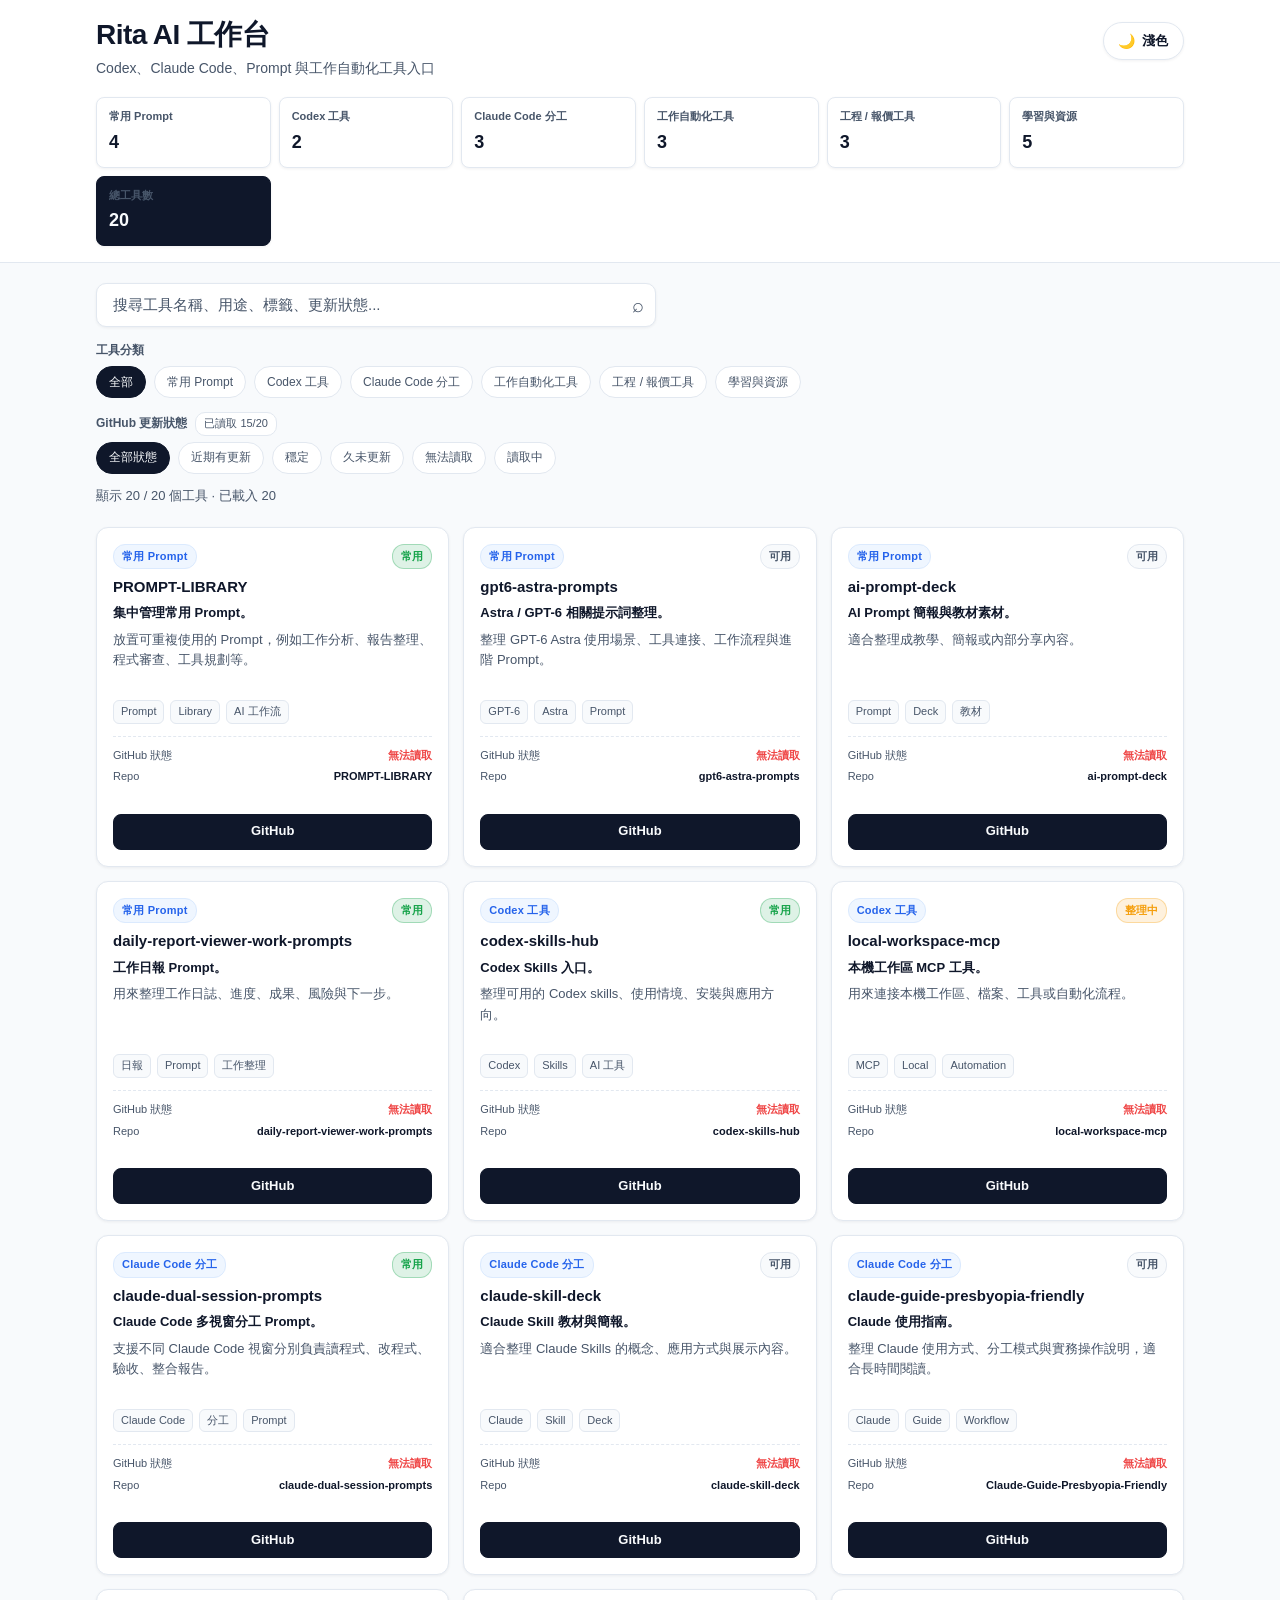
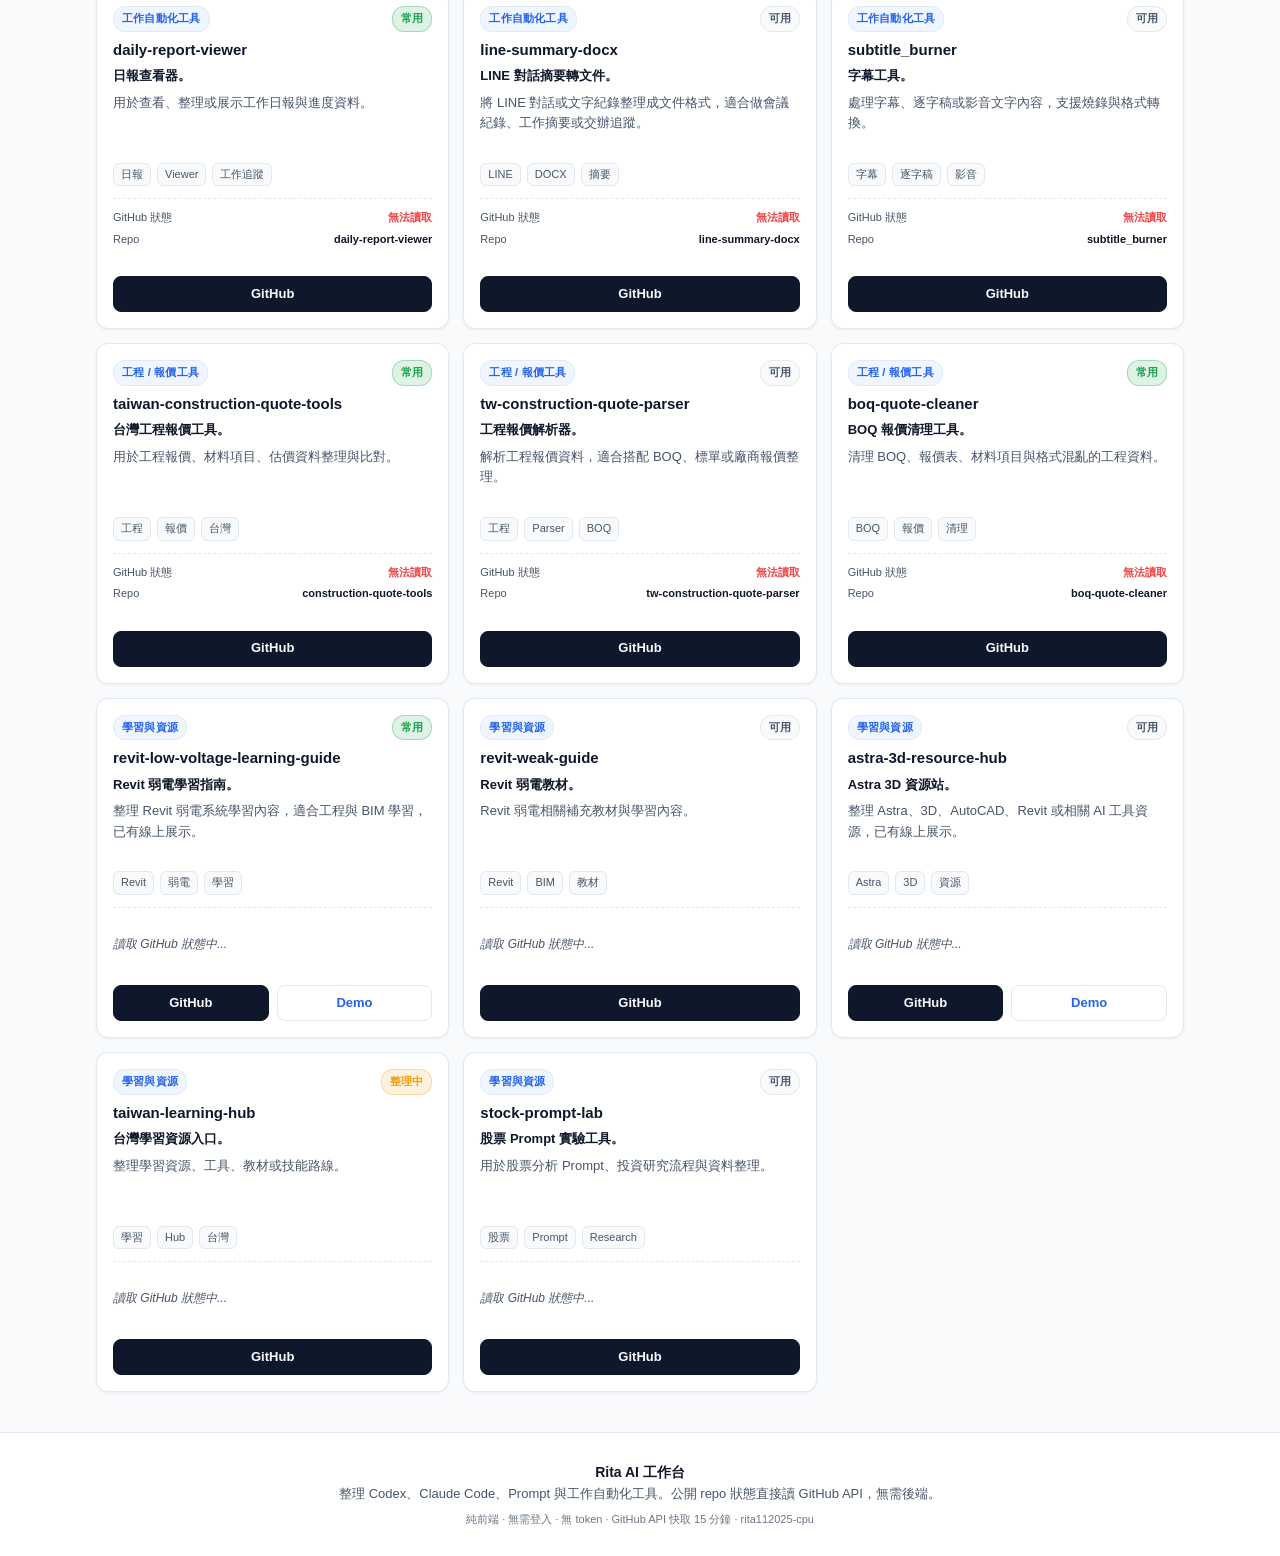
==== index.html @ 76e59e28 "release: Rita AI 工作台 v1" ====
<!DOCTYPE html>
<html lang="zh-Hant">
<head>
<meta charset="UTF-8">
<meta name="viewport" content="width=device-width, initial-scale=1.0">
<title>Rita AI 工作台 | Codex、Claude Code、Prompt 與工作自動化工具入口</title>
<link rel="stylesheet" href="styles.css">
</head>
<body>
<header class="site-header">
  <div class="container">
    <div class="header-top">
      <div>
        <h1>Rita AI 工作台</h1>
        <p class="subtitle">Codex、Claude Code、Prompt 與工作自動化工具入口</p>
      </div>
      <button id="themeToggle" class="theme-toggle" aria-label="切換主題">
        <span class="icon-sun">☀️</span>
        <span class="icon-moon">🌙</span>
        <span class="toggle-text">淺色</span>
      </button>
    </div>
    <div class="stats-row" id="statsRow"></div>
  </div>
</header>

<main class="container">
  <section class="controls">
    <div class="search-wrap">
      <input type="text" id="searchInput" placeholder="搜尋工具名稱、用途、標籤、更新狀態..." autocomplete="off">
      <span class="search-icon">⌕</span>
    </div>
    <div class="filter-label">工具分類</div>
    <div class="filter-row" id="filterRow"></div>
    <div class="filter-label">GitHub 更新狀態 <span class="filter-hint" id="githubHint">讀取中...</span></div>
    <div class="filter-row" id="githubFilterRow"></div>
    <div class="result-info" id="resultInfo"></div>
  </section>

  <section id="toolsGrid" class="tools-grid"></section>
</main>

<footer class="site-footer">
  <div class="container">
    <strong>Rita AI 工作台</strong>
    <p>整理 Codex、Claude Code、Prompt 與工作自動化工具。公開 repo 狀態直接讀 GitHub API，無需後端。</p>
    <p class="footer-meta">純前端 · 無需登入 · 無 token · GitHub API 快取 15 分鐘 · rita112025-cpu</p>
  </div>
</footer>

<script src="app.js"></script>
</body>
</html>
---- styles.css ----
:root{
  --bg:#F8FAFC;
  --text:#0F172A;
  --text2:#475569;
  --card:#FFFFFF;
  --primary:#2563EB;
  --border:#E2E8F0;
  --success:#16A34A;
  --warning:#F59E0B;
  --radius:12px;
  --shadow:0 1px 3px rgba(15,23,42,.06);
  --cat-bg:#EFF6FF;
  --cat-border:#DBEAFE;
  --input-focus:0 0 0 3px rgba(37,99,235,.12);
}
[data-theme="dark"]{
  --bg:#020617;
  --text:#F1F5F9;
  --text2:#94A3B8;
  --card:#1E293B;
  --primary:#60A5FA;
  --border:#334155;
  --success:#4ADE80;
  --warning:#FBBF24;
  --shadow:0 1px 8px rgba(0,0,0,.4);
  --cat-bg:#1E3A5F;
  --cat-border:#2D4A6F;
  --input-focus:0 0 0 3px rgba(96,165,250,.18);
}
*{box-sizing:border-box;margin:0;padding:0}
html{scroll-behavior:smooth}
body{
  font-family:-apple-system,BlinkMacSystemFont,"Segoe UI","Noto Sans TC","PingFang TC","Microsoft JhengHei",sans-serif;
  background:var(--bg);
  color:var(--text);
  line-height:1.6;
  -webkit-font-smoothing:antialiased;
  transition:background .2s,color .2s;
}
.container{max-width:1120px;margin:0 auto;padding:0 16px}
.site-header{
  background:color-mix(in srgb, var(--card) 92%, transparent);
  border-bottom:1px solid var(--border);
  padding:20px 0 16px;
  position:sticky;
  top:0;
  z-index:10;
  backdrop-filter:saturate(180%) blur(12px);
  transition:background .2s,border-color .2s;
}
.header-top{
  display:flex;
  justify-content:space-between;
  align-items:flex-start;
  gap:16px;
}
.header-top h1{font-size:28px;font-weight:800;letter-spacing:-0.02em;line-height:1.1}
.subtitle{color:var(--text2);font-size:14px;margin-top:6px}
.theme-toggle{
  flex-shrink:0;
  display:inline-flex;
  align-items:center;
  gap:6px;
  height:38px;
  padding:0 14px;
  border-radius:20px;
  border:1px solid var(--border);
  background:var(--card);
  color:var(--text);
  font-size:13px;
  font-weight:600;
  cursor:pointer;
  transition:.2s;
  box-shadow:var(--shadow);
  margin-top:2px;
}
.theme-toggle:hover{border-color:var(--text2);transform:translateY(-1px)}
.theme-toggle .icon-sun,.theme-toggle .icon-moon{font-size:14px;line-height:1}
[data-theme="light"] .icon-moon{display:inline}
[data-theme="light"] .icon-sun{display:none}
[data-theme="dark"] .icon-sun{display:inline}
[data-theme="dark"] .icon-moon{display:none}
.toggle-text{min-width:28px}
.stats-row{
  display:grid;
  grid-template-columns:repeat(6,1fr);
  gap:8px;
  margin-top:18px;
}
.stat-item{
  background:var(--card);
  border:1px solid var(--border);
  border-radius:8px;
  padding:10px 12px;
  box-shadow:var(--shadow);
  transition:.2s;
}
.stat-item.stat-total{
  background:var(--text);
  color:var(--bg);
  border-color:var(--text);
}
[data-theme="dark"] .stat-item.stat-total{
  background:var(--card);
  color:var(--text);
  border-color:var(--border);
}
.stat-item .label{font-size:11px;color:var(--text2);font-weight:600}
.stat-item.stat-total .label{color:var(--text2)}
.stat-item .value{font-size:18px;font-weight:800;margin-top:2px}
@media(max-width:800px){
  .stats-row{grid-template-columns:repeat(3,1fr)}
  .header-top h1{font-size:24px}
}
@media(max-width:480px){
  .stats-row{grid-template-columns:repeat(2,1fr)}
  .header-top{flex-direction:column}
  .theme-toggle{align-self:flex-start}
}
.controls{padding:20px 0 8px}
.search-wrap{position:relative;max-width:560px}
.search-wrap input{
  width:100%;
  height:44px;
  padding:0 44px 0 16px;
  border:1px solid var(--border);
  border-radius:10px;
  background:var(--card);
  color:var(--text);
  font-size:15px;
  outline:none;
  transition:.2s;
  box-shadow:var(--shadow);
}
.search-wrap input::placeholder{color:var(--text2)}
.search-wrap input:focus{border-color:var(--primary);box-shadow:var(--input-focus)}
.search-icon{
  position:absolute;right:12px;top:50%;transform:translateY(-50%);
  color:var(--text2);font-size:20px;
}
.filter-label{
  font-size:12px;font-weight:700;color:var(--text2);
  margin-top:14px;margin-bottom:6px;
  display:flex;align-items:center;gap:8px;
}
.filter-hint{
  font-weight:400;font-size:11px;
  background:var(--card);border:1px solid var(--border);
  padding:2px 8px;border-radius:10px;
}
.filter-row{
  display:flex;flex-wrap:wrap;gap:8px;
}
.filter-btn{
  height:32px;
  padding:0 12px;
  border:1px solid var(--border);
  background:var(--card);
  border-radius:20px;
  font-size:12px;
  color:var(--text2);
  cursor:pointer;
  transition:.15s;
}
.filter-btn.active{
  background:var(--text);
  color:var(--bg);
  border-color:var(--text);
}
.filter-btn:hover{border-color:var(--text2);transform:translateY(-0.5px)}
.result-info{font-size:13px;color:var(--text2);margin-top:12px;min-height:18px}
.tools-grid{
  display:grid;
  grid-template-columns:1fr;
  gap:14px;
  padding:12px 0 40px;
}
@media(min-width:700px){.tools-grid{grid-template-columns:repeat(2,1fr)}}
@media(min-width:1024px){.tools-grid{grid-template-columns:repeat(3,1fr)}}
.card{
  background:var(--card);
  border:1px solid var(--border);
  border-radius:var(--radius);
  padding:16px;
  display:flex;
  flex-direction:column;
  transition:border-color .15s, transform .15s, background .2s;
  box-shadow:var(--shadow);
}
.card:hover{border-color:var(--text2);transform:translateY(-1px)}
.card-top{display:flex;justify-content:space-between;align-items:flex-start;gap:8px;margin-bottom:8px}
.card-category{font-size:11px;font-weight:700;letter-spacing:.02em;color:var(--primary);background:var(--cat-bg);border:1px solid var(--cat-border);padding:3px 8px;border-radius:12px}
.status{font-size:11px;font-weight:700;padding:3px 8px;border-radius:12px;border:1px solid}
.status-常用{background:color-mix(in srgb, var(--success) 14%, var(--card));color:var(--success);border-color:color-mix(in srgb, var(--success) 30%, transparent)}
.status-可用{background:var(--bg);color:var(--text2);border-color:var(--border)}
.status-整理中{background:color-mix(in srgb, var(--warning) 14%, var(--card));color:var(--warning);border-color:color-mix(in srgb, var(--warning) 30%, transparent)}
.card h3{font-size:15px;font-weight:700;line-height:1.35;word-break:break-all}
.purpose{font-size:13px;font-weight:600;color:var(--text);margin-top:6px}
.detail{font-size:13px;color:var(--text2);margin-top:6px;line-height:1.55;display:-webkit-box;-webkit-line-clamp:3;-webkit-box-orient:vertical;overflow:hidden;min-height:58px}
.tags{display:flex;flex-wrap:wrap;gap:6px;margin-top:12px}
.tag{font-size:11px;background:var(--bg);border:1px solid var(--border);color:var(--text2);padding:2px 7px;border-radius:6px;transition:.2s}
.gh-status{
  margin-top:12px;
  padding-top:10px;
  border-top:1px dashed var(--border);
  font-size:12px;
  display:flex;
  flex-direction:column;
  gap:4px;
  min-height:64px;
}
.gh-status.loading{color:var(--text2);font-style:italic;justify-content:center}
.gh-line{display:flex;justify-content:space-between;gap:8px}
.gh-label{color:var(--text2);font-size:11px}
.gh-value{font-weight:600;font-size:11px}
.gh-value.activity-近期有更新{color:var(--success)}
.gh-value.activity-穩定{color:var(--text)}
.gh-value.activity-久未更新{color:var(--warning)}
.gh-value.activity-無法讀取{color:#EF4444}
.gh-value.error{color:#EF4444}
.card-actions{display:flex;gap:8px;margin-top:14px}
.btn{
  flex:1;
  height:36px;
  display:inline-flex;align-items:center;justify-content:center;
  border-radius:8px;
  font-size:13px;font-weight:600;
  text-decoration:none;
  cursor:pointer;
  border:1px solid;
  transition:.15s;
}
.btn-github{background:var(--text);color:var(--bg);border-color:var(--text)}
.btn-github:hover{opacity:.9}
.btn-demo{background:var(--card);color:var(--primary);border-color:var(--border)}
.btn-demo:hover{border-color:var(--primary);background:var(--cat-bg)}
.site-footer{border-top:1px solid var(--border);padding:28px 0;background:var(--card);color:var(--text2);font-size:13px;text-align:center;transition:.2s}
.site-footer strong{color:var(--text);font-size:14px}
.footer-meta{margin-top:6px;font-size:11px;opacity:.8}
.empty{grid-column:1/-1;text-align:center;padding:40px 0;color:var(--text2);font-size:14px;border:1px dashed var(--border);border-radius:12px;background:var(--card)}
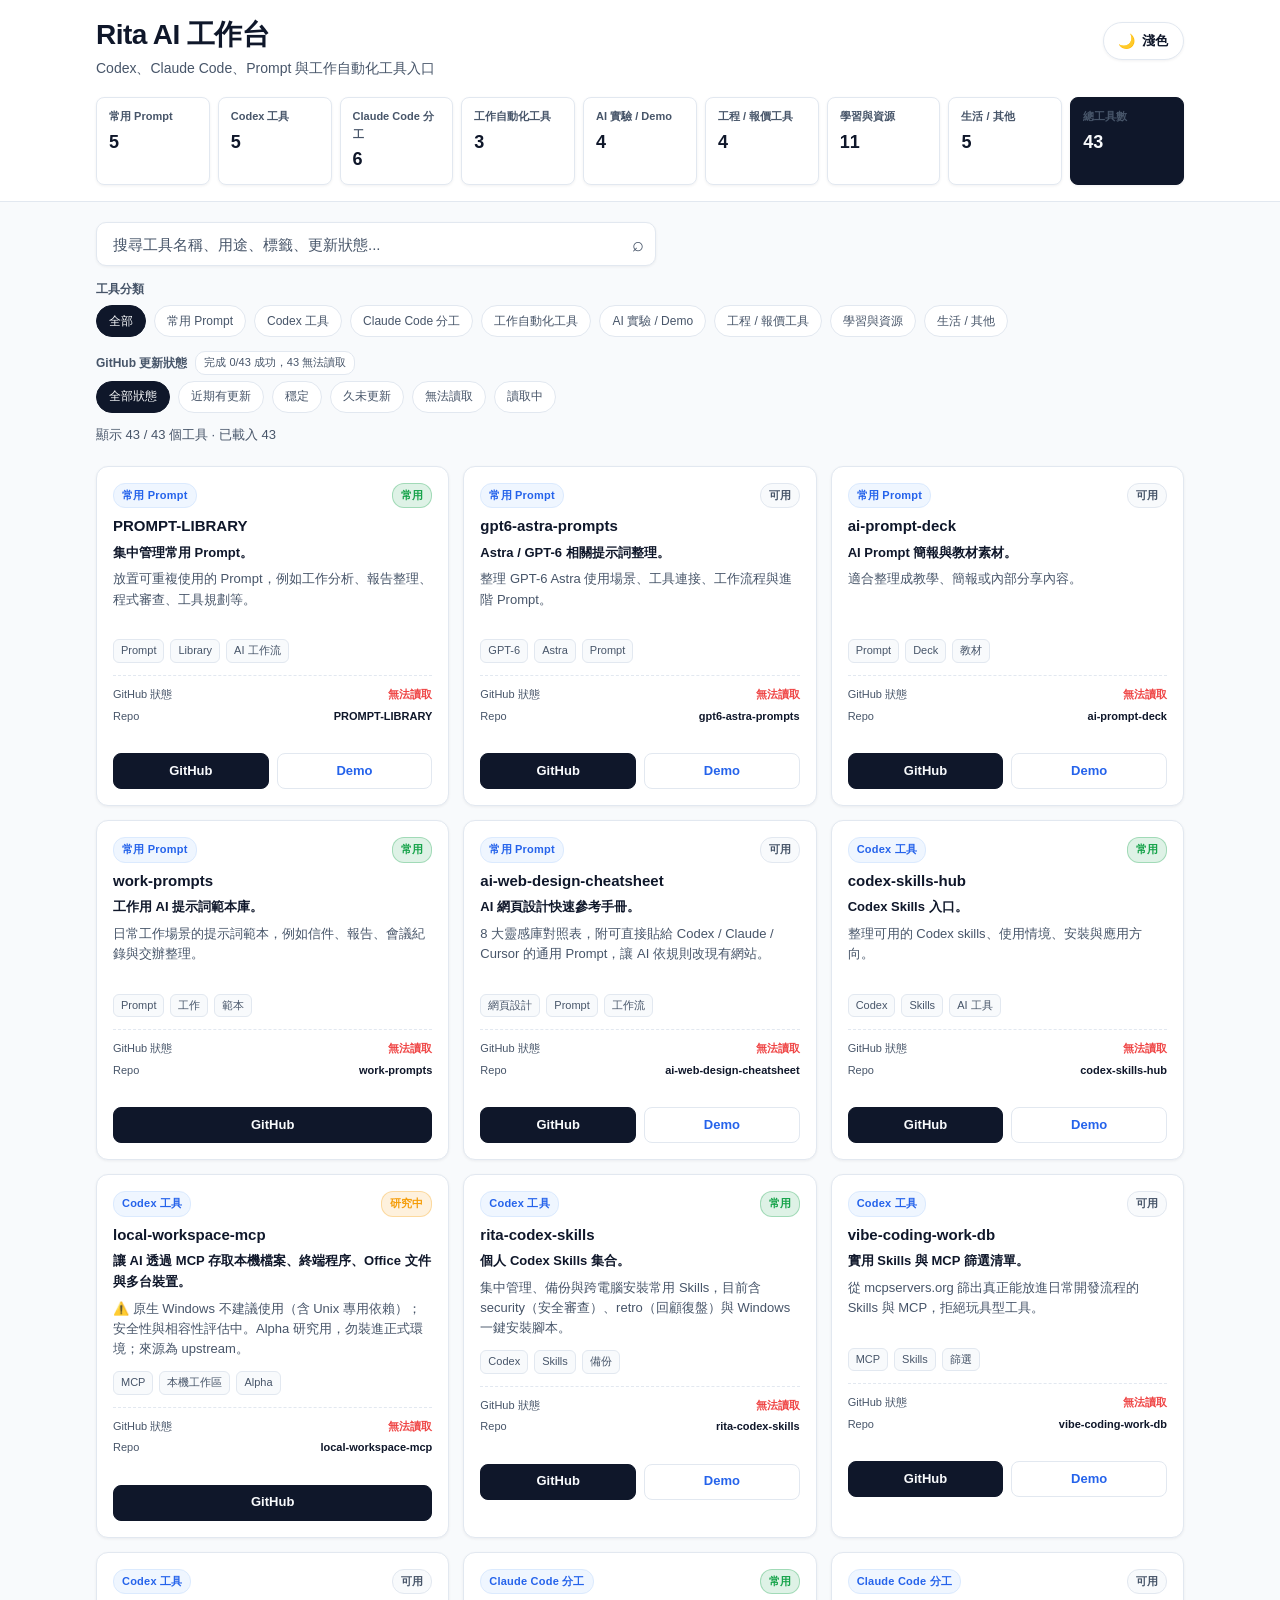
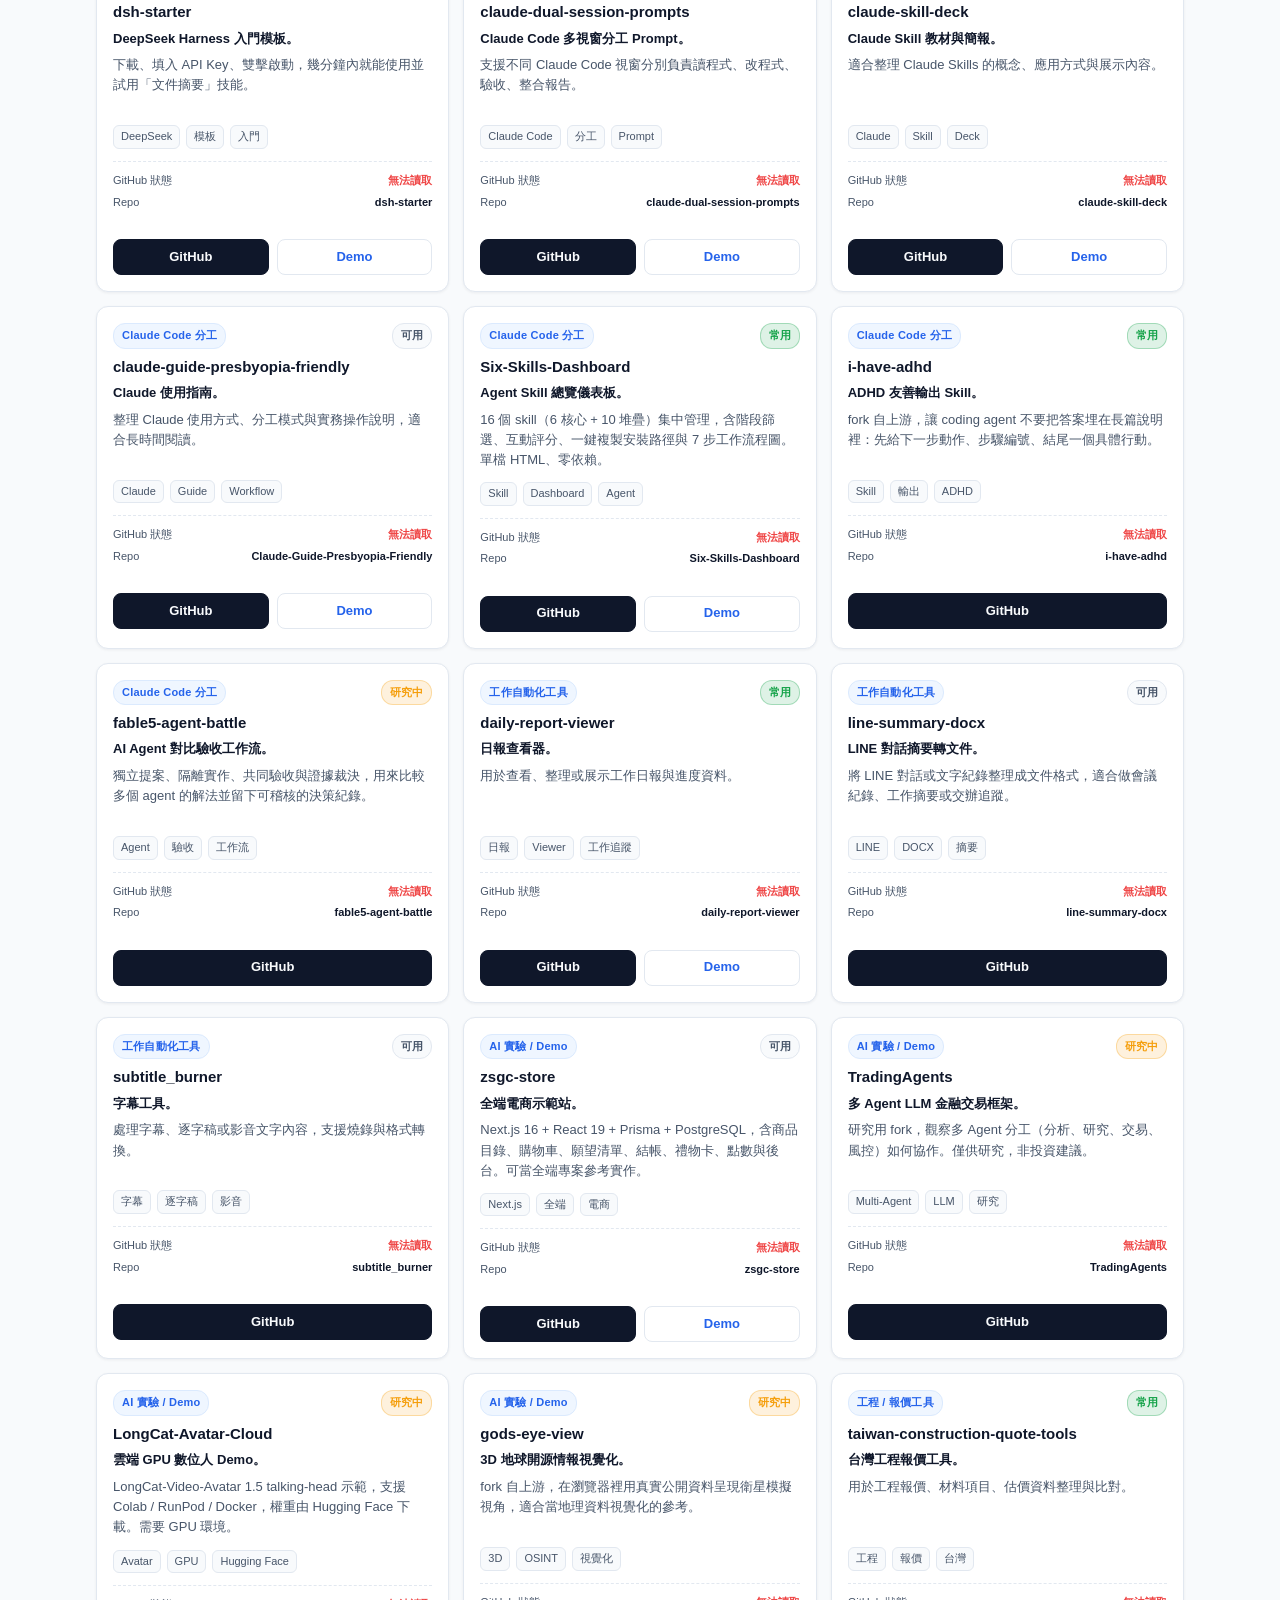
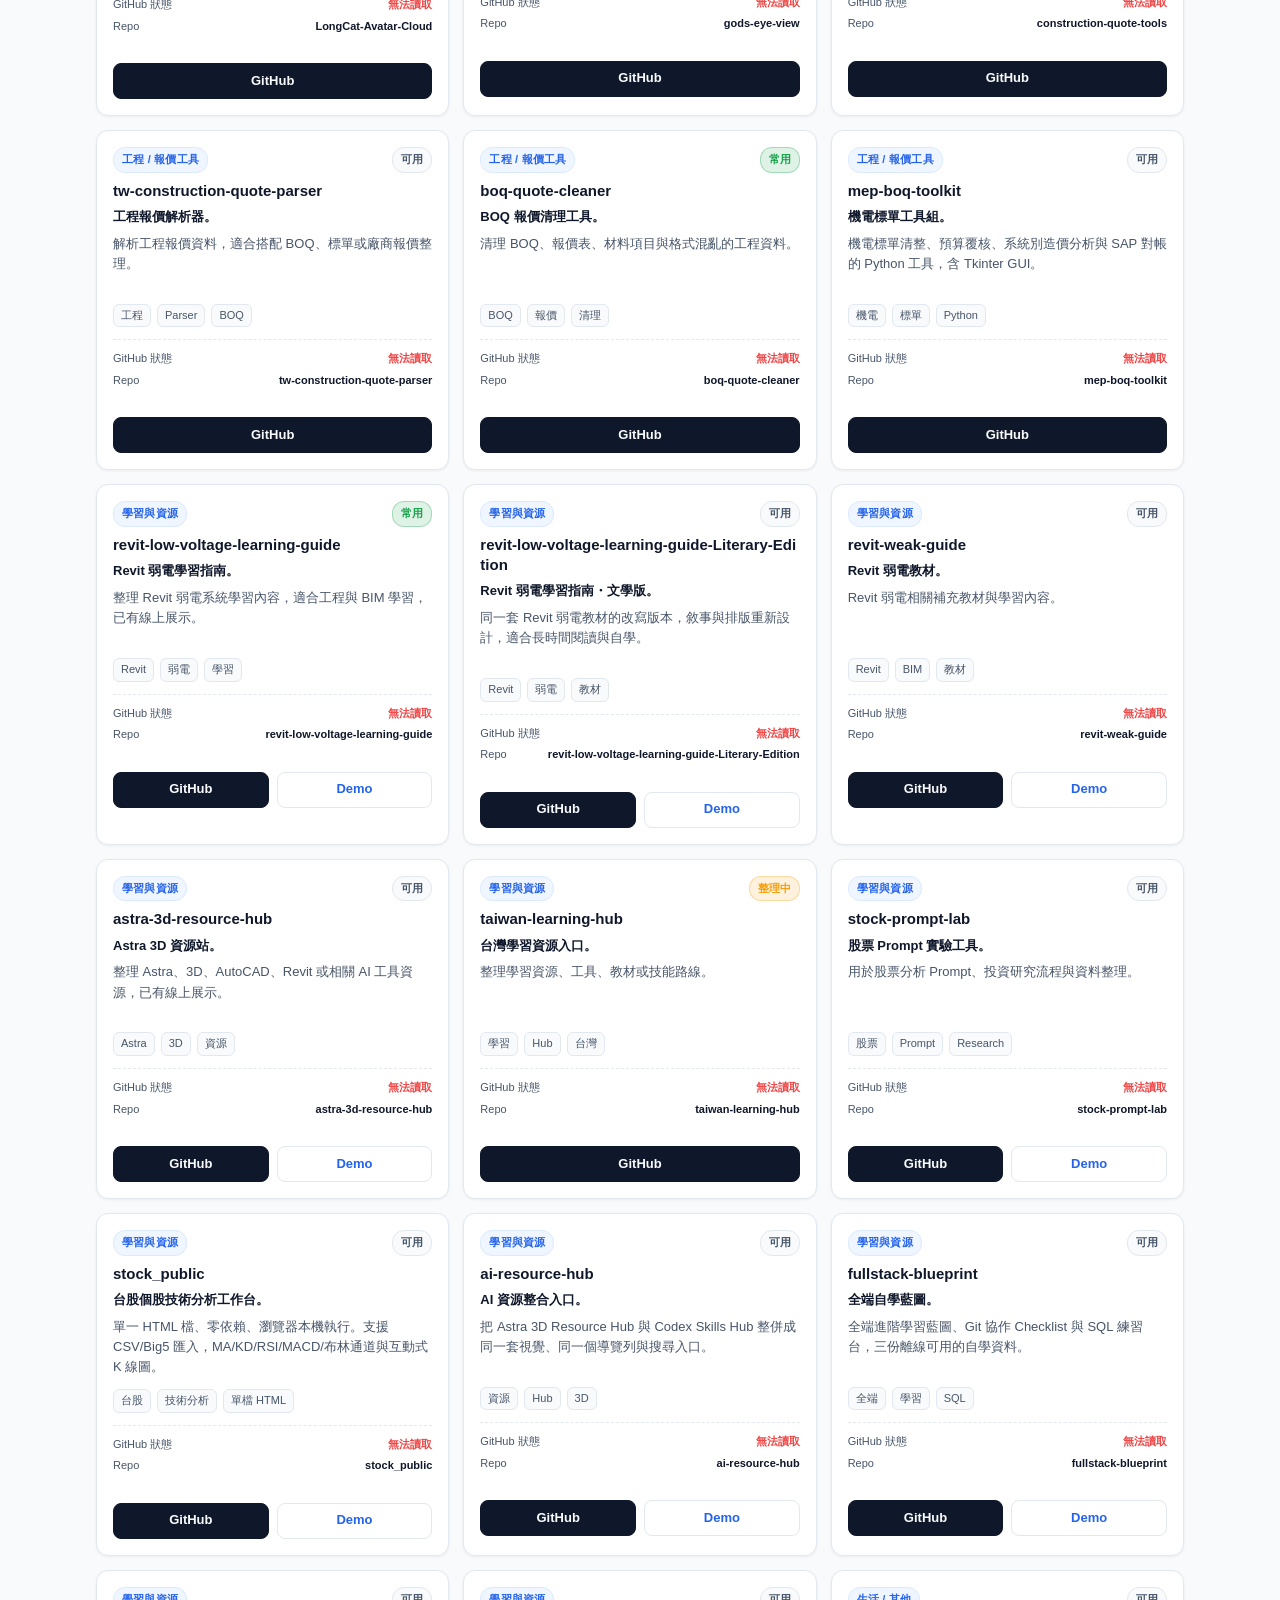
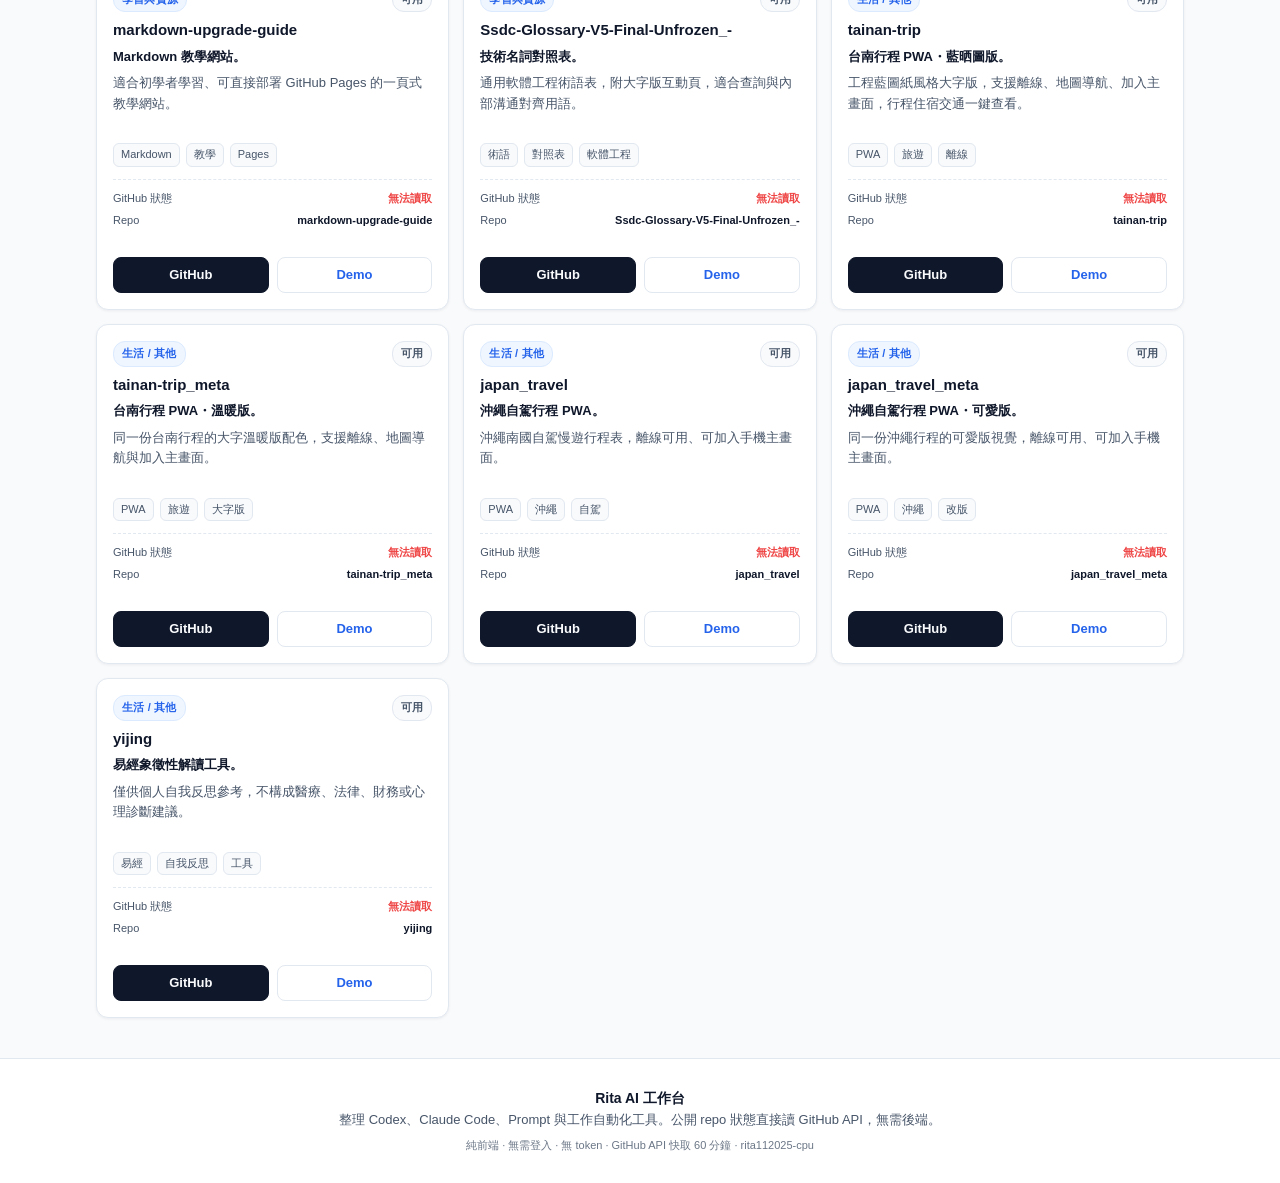
==== commit 6ee9ddd0: "feat: 收錄剩餘 19 個公開 repo，工具數 24 → 43 新增「生活 / 其他」分類收納旅遊 PWA 與 yijing，其餘依性質併入既有分類。 快取由 15 分鐘拉長為 60 分鐘：未登" ====
--- a/index.html
+++ b/index.html
@@ -44,7 +44,7 @@
   <div class="container">
     <strong>Rita AI 工作台</strong>
     <p>整理 Codex、Claude Code、Prompt 與工作自動化工具。公開 repo 狀態直接讀 GitHub API，無需後端。</p>
-    <p class="footer-meta">純前端 · 無需登入 · 無 token · GitHub API 快取 15 分鐘 · rita112025-cpu</p>
+    <p class="footer-meta">純前端 · 無需登入 · 無 token · GitHub API 快取 60 分鐘 · rita112025-cpu</p>
   </div>
 </footer>
 
--- a/styles.css
+++ b/styles.css
@@ -48,6 +48,9 @@
   backdrop-filter:saturate(180%) blur(12px);
   transition:background .2s,border-color .2s;
 }
+@media(max-width:800px),(max-height:500px){
+  .site-header{position:static}
+}
 .header-top{
   display:flex;
   justify-content:space-between;
@@ -83,7 +86,7 @@
 .toggle-text{min-width:28px}
 .stats-row{
   display:grid;
-  grid-template-columns:repeat(6,1fr);
+  grid-template-columns:repeat(auto-fit,minmax(104px,1fr));
   gap:8px;
   margin-top:18px;
 }
@@ -194,6 +197,7 @@
 .status-常用{background:color-mix(in srgb, var(--success) 14%, var(--card));color:var(--success);border-color:color-mix(in srgb, var(--success) 30%, transparent)}
 .status-可用{background:var(--bg);color:var(--text2);border-color:var(--border)}
 .status-整理中{background:color-mix(in srgb, var(--warning) 14%, var(--card));color:var(--warning);border-color:color-mix(in srgb, var(--warning) 30%, transparent)}
+.status-研究中{background:color-mix(in srgb, var(--warning) 14%, var(--card));color:var(--warning);border-color:color-mix(in srgb, var(--warning) 30%, transparent)}
 .card h3{font-size:15px;font-weight:700;line-height:1.35;word-break:break-all}
 .purpose{font-size:13px;font-weight:600;color:var(--text);margin-top:6px}
 .detail{font-size:13px;color:var(--text2);margin-top:6px;line-height:1.55;display:-webkit-box;-webkit-line-clamp:3;-webkit-box-orient:vertical;overflow:hidden;min-height:58px}
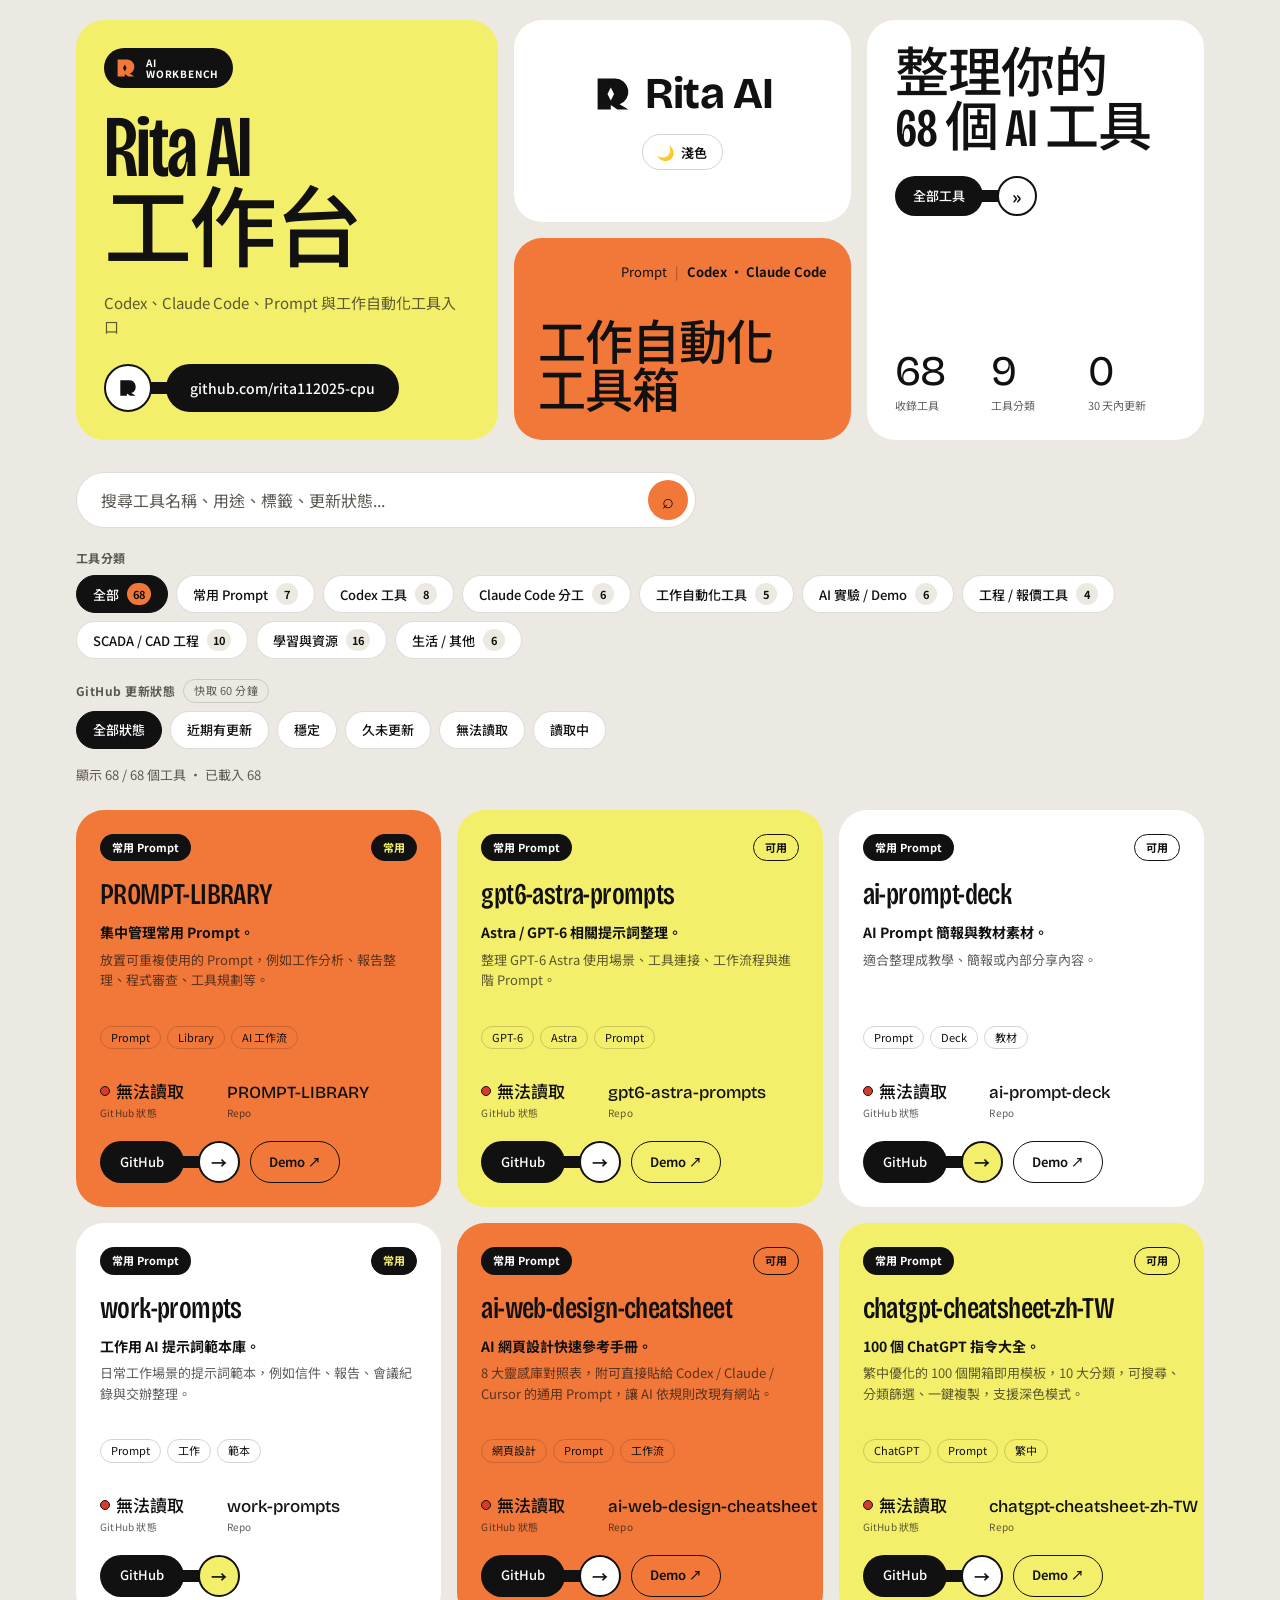
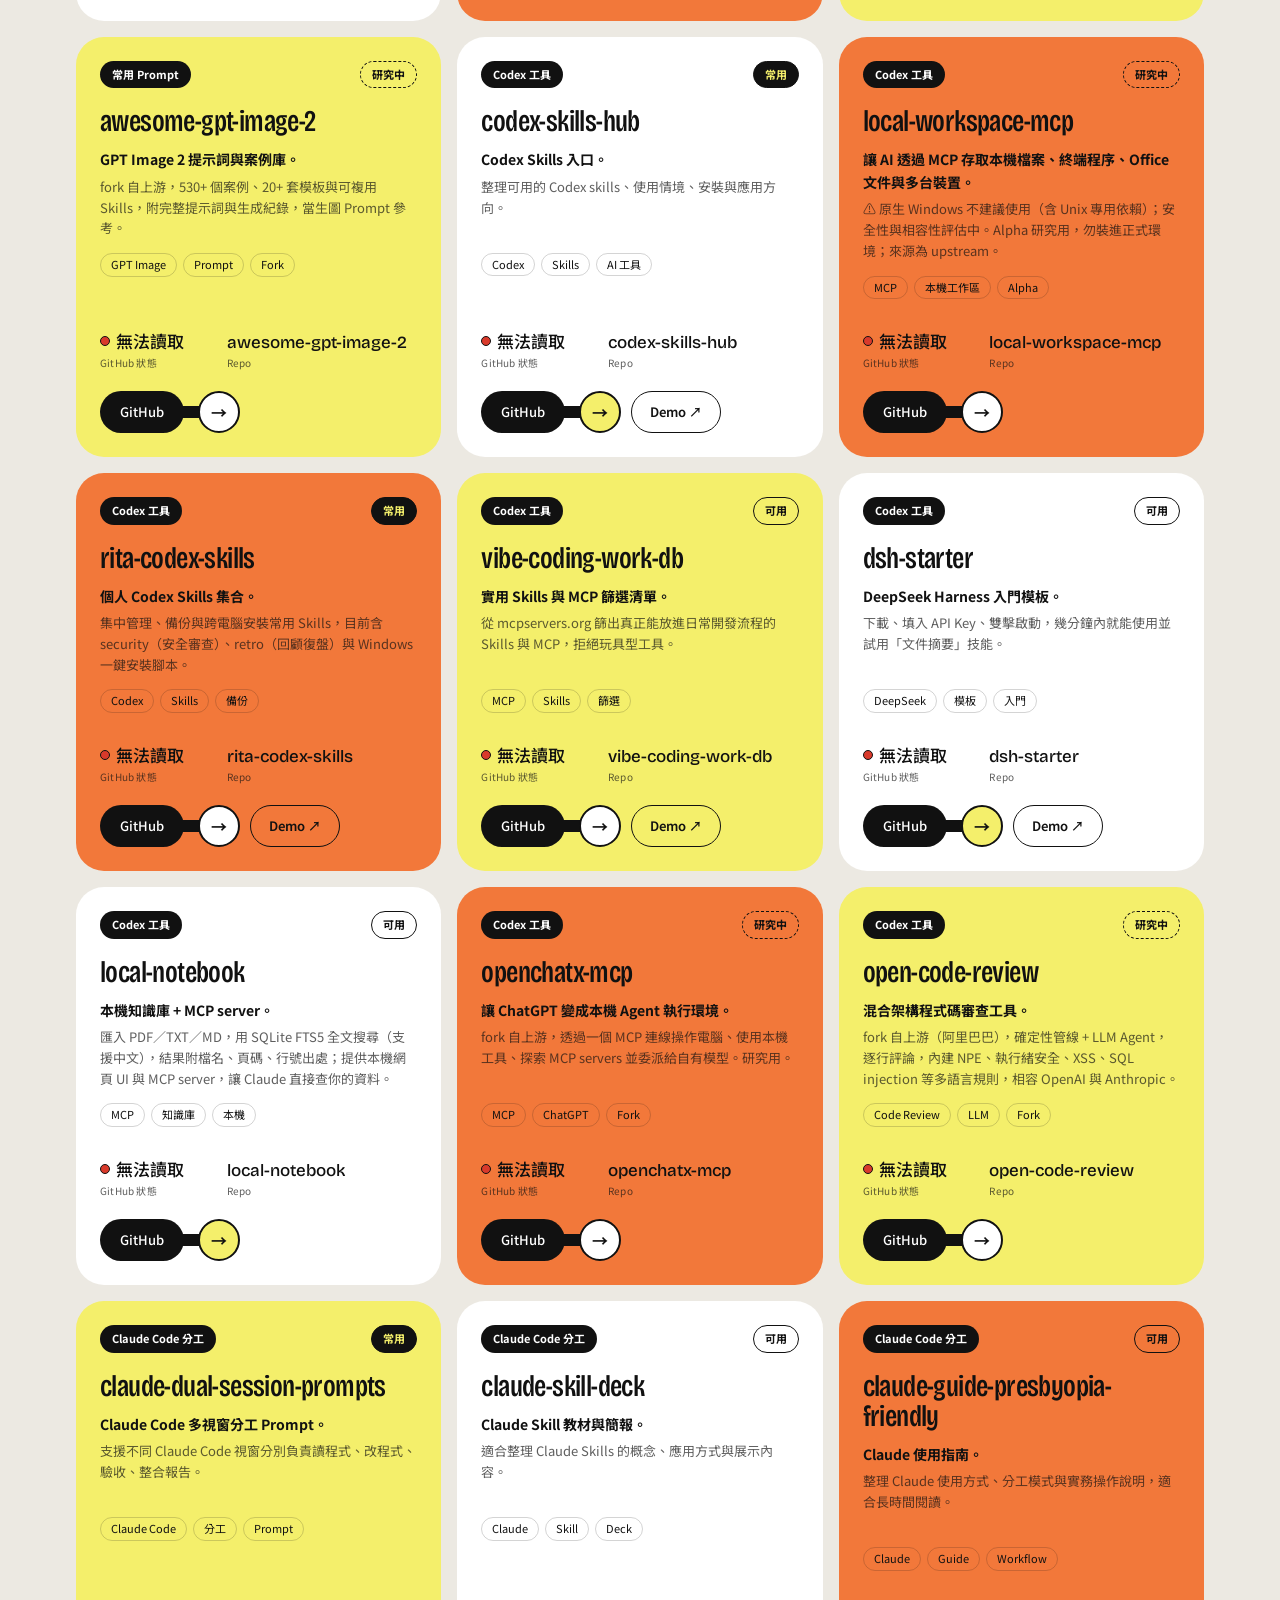
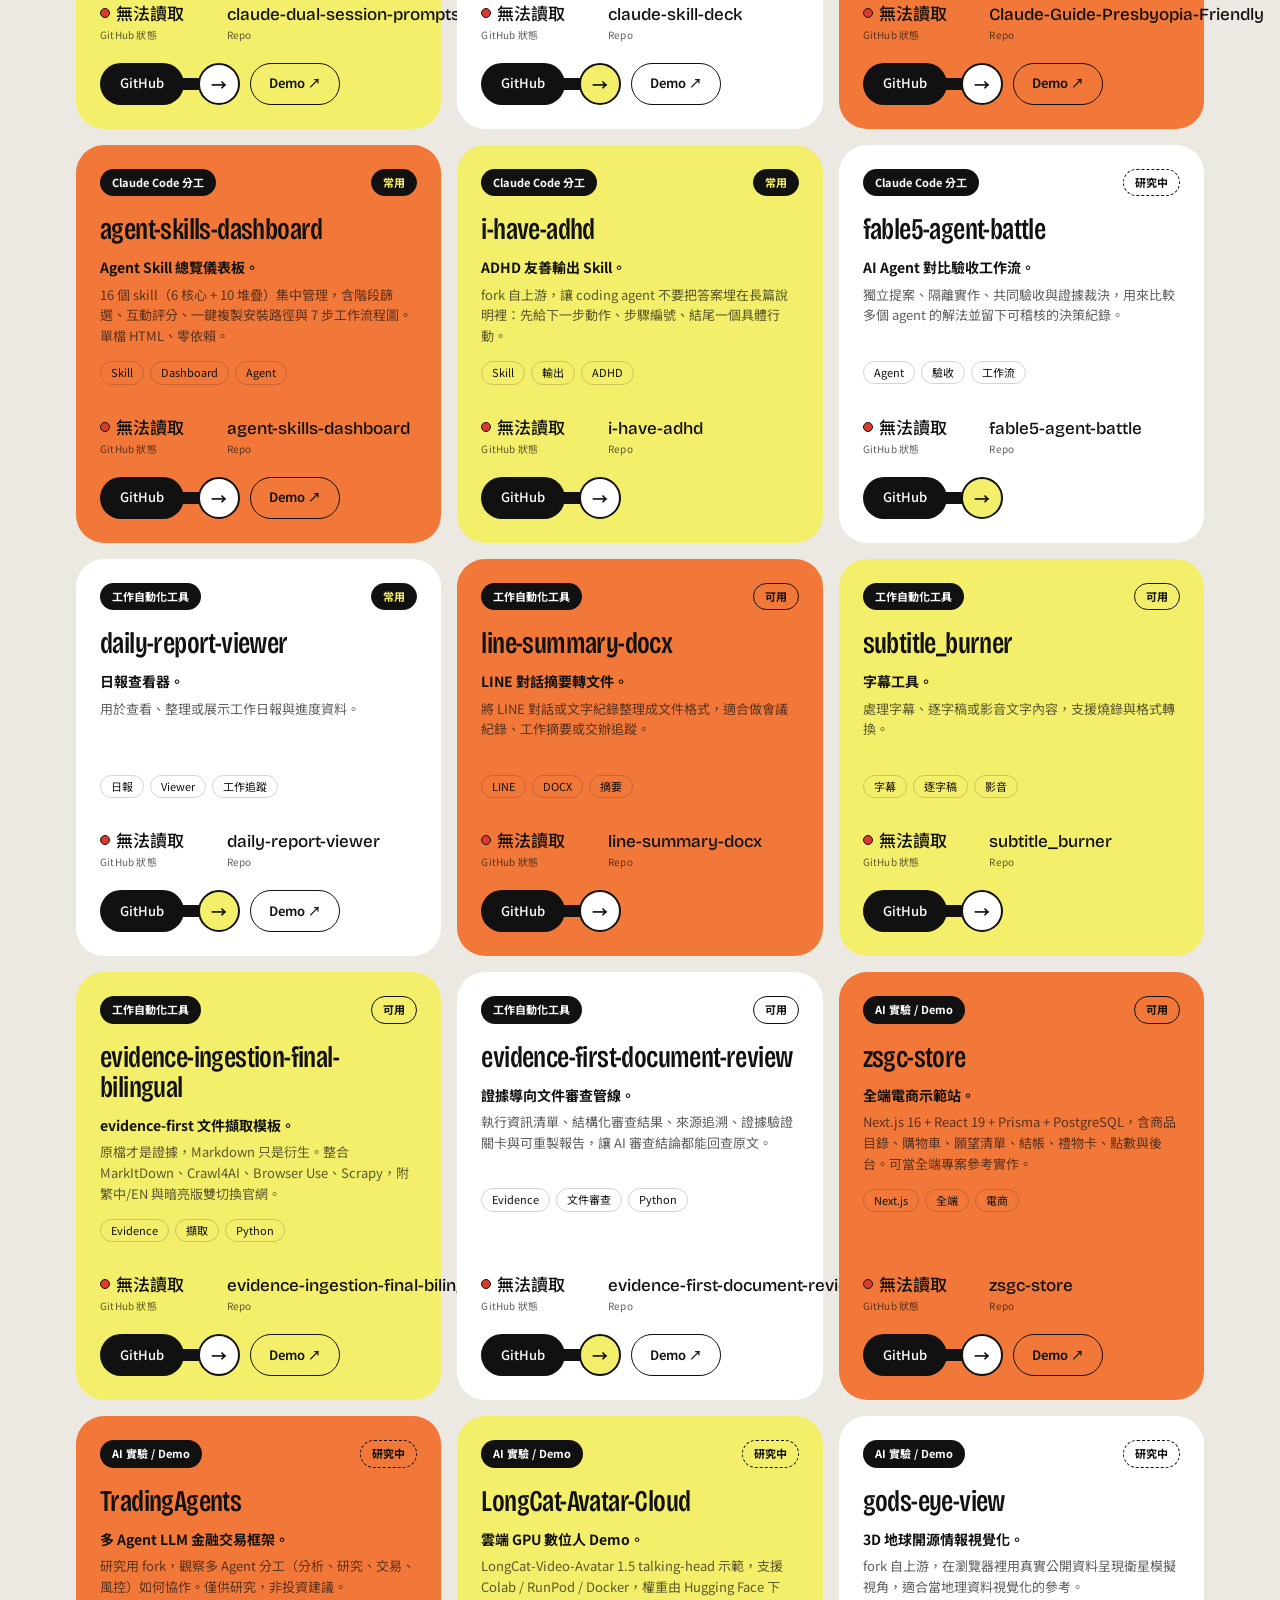
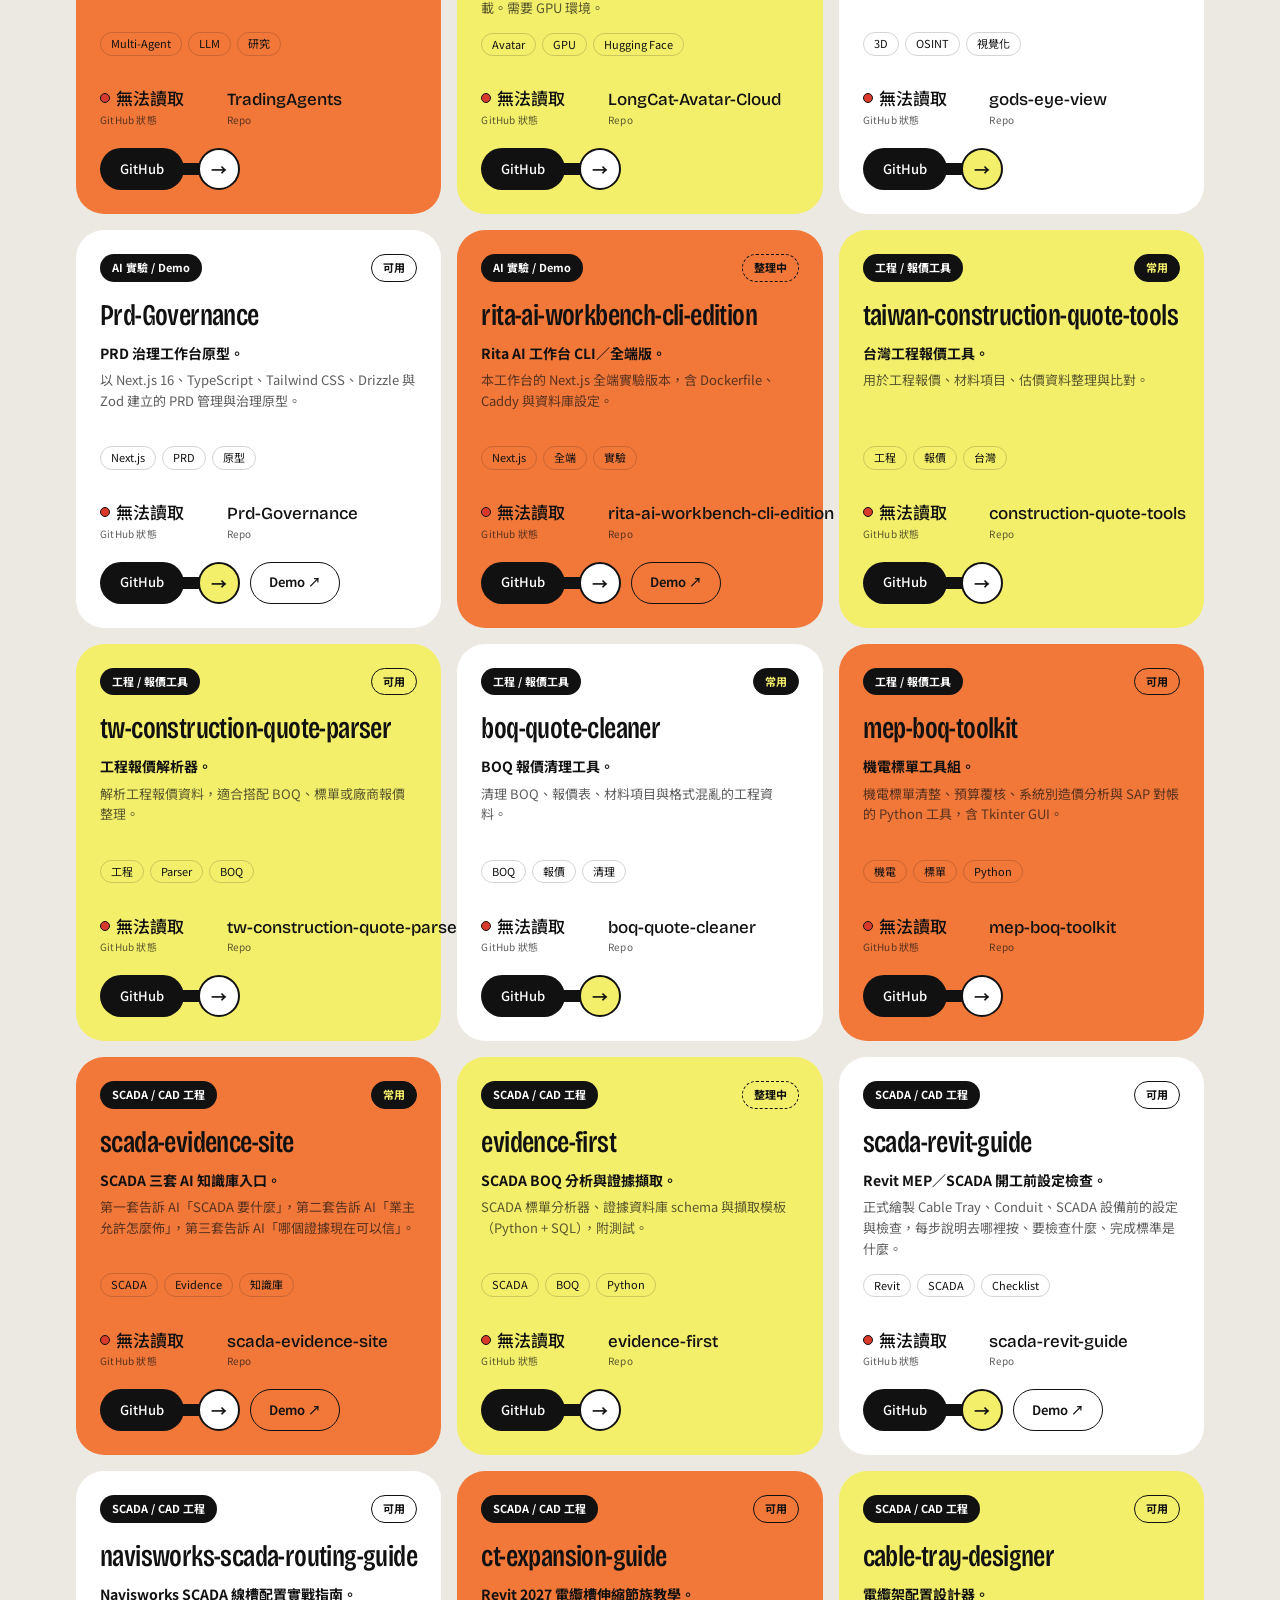
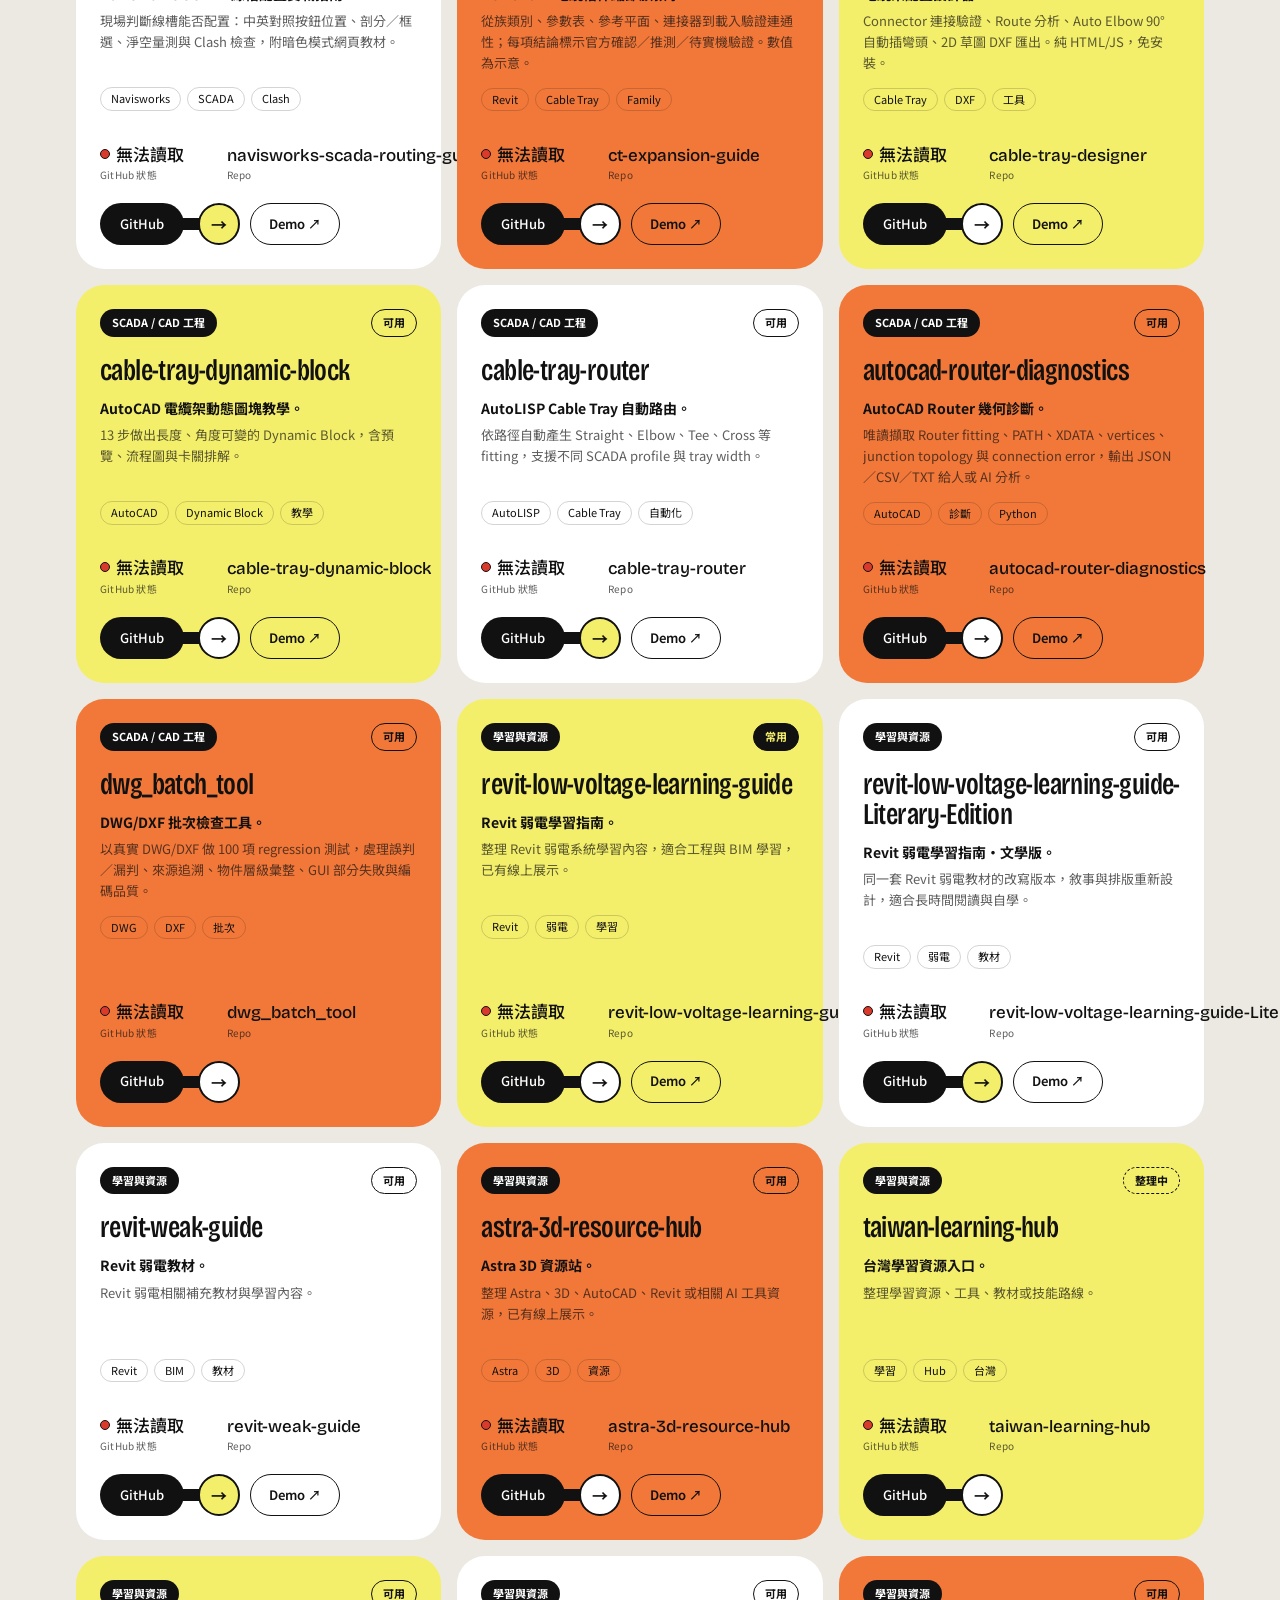
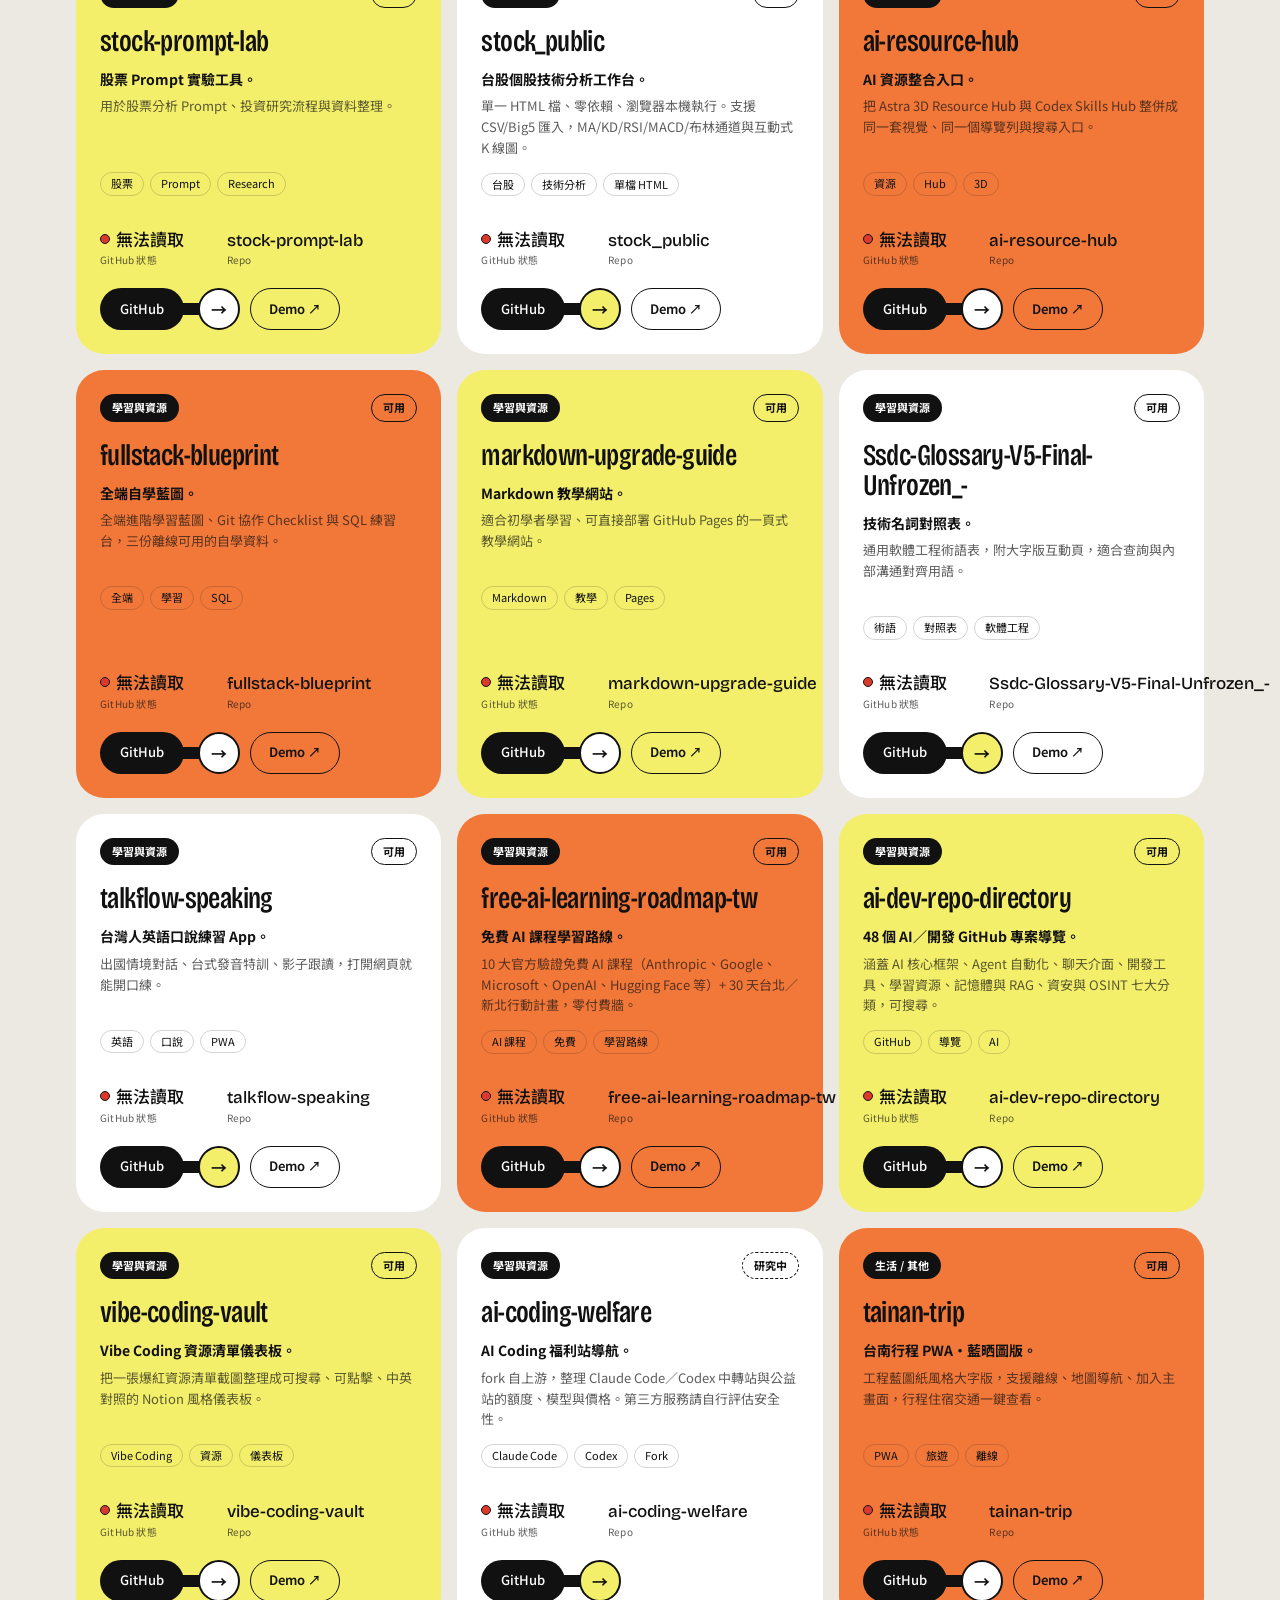
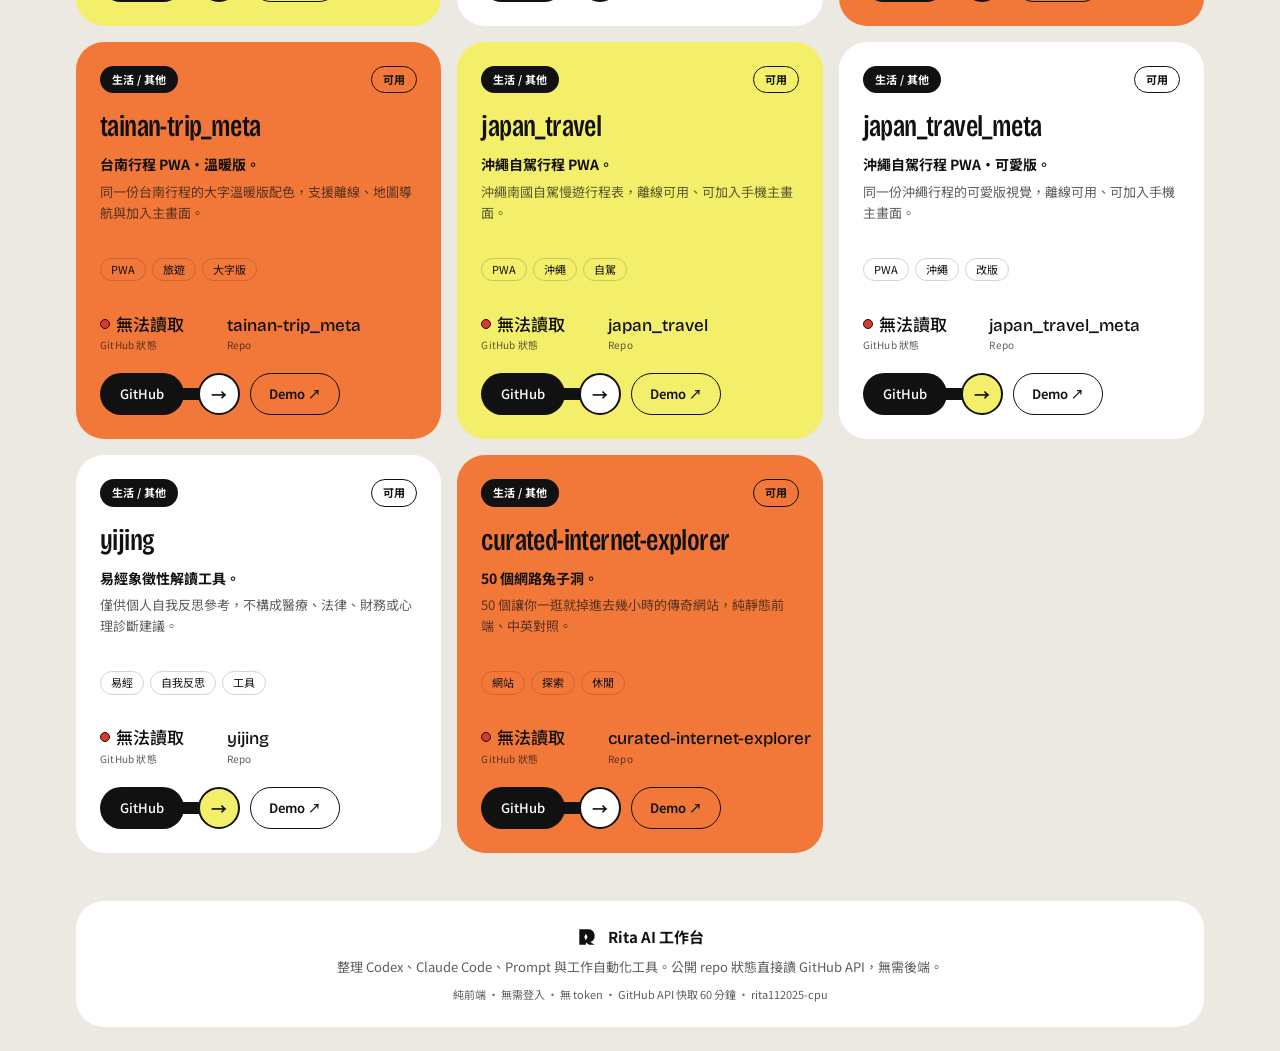
==== commit 8e9d2d24: "style: redesign as bento grid with orange/yellow/white tiles - Hero becomes a bento grid: title tile" ====
--- a/index.html
+++ b/index.html
@@ -4,27 +4,55 @@
 <meta charset="UTF-8">
 <meta name="viewport" content="width=device-width, initial-scale=1.0">
 <title>Rita AI 工作台 | Codex、Claude Code、Prompt 與工作自動化工具入口</title>
+<link rel="preconnect" href="https://fonts.googleapis.com">
+<link rel="preconnect" href="https://fonts.gstatic.com" crossorigin>
+<link rel="stylesheet" href="https://fonts.googleapis.com/css2?family=Bricolage+Grotesque:opsz,wdth,wght@12..96,75..100,300..800&family=Noto+Sans+TC:wght@400;500;700;900&display=swap">
 <link rel="stylesheet" href="styles.css">
 </head>
 <body>
-<header class="site-header">
-  <div class="container">
-    <div class="header-top">
-      <div>
-        <h1>Rita AI 工作台</h1>
-        <p class="subtitle">Codex、Claude Code、Prompt 與工作自動化工具入口</p>
+<header class="container hero">
+  <div class="bento">
+    <section class="tile tile-yellow hero-main">
+      <span class="badge"><svg class="logo-mark" viewBox="0 0 40 40" aria-hidden="true"><path d="M6 6h16a12 12 0 0 1 4 23.3L34 34H24l-6-4v4H6z"/><path class="logo-cut" d="M18 14l3 6-3 6-3-6z"/></svg><span>AI<br>Workbench</span></span>
+      <h1>Rita AI<br>工作台</h1>
+      <p class="hero-sub">Codex、Claude Code、Prompt 與工作自動化工具入口</p>
+      <a class="cta" href="https://github.com/rita112025-cpu" target="_blank" rel="noopener">
+        <span class="cta-dot cta-dot-light"><svg class="logo-mark" viewBox="0 0 40 40" aria-hidden="true"><path d="M6 6h16a12 12 0 0 1 4 23.3L34 34H24l-6-4v4H6z"/></svg></span>
+        <span class="cta-neck"></span>
+        <span class="cta-pill">github.com/rita112025-cpu</span>
+      </a>
+    </section>
+
+    <section class="tile tile-white hero-brand">
+      <div class="brand">
+        <svg class="logo-mark logo-lg" viewBox="0 0 40 40" aria-hidden="true"><path d="M6 6h16a12 12 0 0 1 4 23.3L34 34H24l-6-4v4H6z"/><path class="logo-cut" d="M18 14l3 6-3 6-3-6z"/></svg>
+        <span class="brand-name">Rita AI</span>
       </div>
       <button id="themeToggle" class="theme-toggle" aria-label="切換主題">
         <span class="icon-sun">☀️</span>
         <span class="icon-moon">🌙</span>
         <span class="toggle-text">淺色</span>
       </button>
-    </div>
-    <div class="stats-row" id="statsRow"></div>
+    </section>
+
+    <section class="tile tile-orange hero-note">
+      <div class="note-meta"><span>Prompt</span><span class="sep">|</span><strong>Codex · Claude Code</strong></div>
+      <p class="note-title">工作自動化<br>工具箱</p>
+    </section>
+
+    <section class="tile tile-white hero-stats">
+      <p class="stats-title">整理你的<br><span id="heroTotal">0</span> 個 AI 工具</p>
+      <a class="cta cta-sm" href="#tools">
+        <span class="cta-pill">全部工具</span>
+        <span class="cta-neck"></span>
+        <span class="cta-dot">»</span>
+      </a>
+      <div class="stats-row" id="statsRow"></div>
+    </section>
   </div>
 </header>
 
-<main class="container">
+<main class="container" id="tools">
   <section class="controls">
     <div class="search-wrap">
       <input type="text" id="searchInput" placeholder="搜尋工具名稱、用途、標籤、更新狀態..." autocomplete="off">
@@ -40,9 +68,12 @@
   <section id="toolsGrid" class="tools-grid"></section>
 </main>
 
-<footer class="site-footer">
-  <div class="container">
-    <strong>Rita AI 工作台</strong>
+<footer class="container site-footer">
+  <div class="tile tile-white footer-tile">
+    <div class="brand">
+      <svg class="logo-mark" viewBox="0 0 40 40" aria-hidden="true"><path d="M6 6h16a12 12 0 0 1 4 23.3L34 34H24l-6-4v4H6z"/><path class="logo-cut" d="M18 14l3 6-3 6-3-6z"/></svg>
+      <strong>Rita AI 工作台</strong>
+    </div>
     <p>整理 Codex、Claude Code、Prompt 與工作自動化工具。公開 repo 狀態直接讀 GitHub API，無需後端。</p>
     <p class="footer-meta">純前端 · 無需登入 · 無 token · GitHub API 快取 60 分鐘 · rita112025-cpu</p>
   </div>
--- a/styles.css
+++ b/styles.css
@@ -1,244 +1,249 @@
 :root{
-  --bg:#F8FAFC;
-  --text:#0F172A;
-  --text2:#475569;
-  --card:#FFFFFF;
-  --primary:#2563EB;
-  --border:#E2E8F0;
-  --success:#16A34A;
-  --warning:#F59E0B;
-  --radius:12px;
-  --shadow:0 1px 3px rgba(15,23,42,.06);
-  --cat-bg:#EFF6FF;
-  --cat-border:#DBEAFE;
-  --input-focus:0 0 0 3px rgba(37,99,235,.12);
+  --bg:#ECE9E2;
+  --text:#111111;
+  --text2:#5B5852;
+  --surface:#FFFFFF;
+  --line:rgba(17,17,17,.14);
+  --ink:#111111;
+  --ink2:rgba(17,17,17,.68);
+  --ink-line:rgba(17,17,17,.18);
+  --orange:#F2783A;
+  --yellow:#F4EF6B;
+  --white:#FFFFFF;
+  --chip-on-bg:#111111;
+  --chip-on-fg:#FFFFFF;
+  --ok:#1E9E52;
+  --warn:#C97A00;
+  --bad:#D93A2B;
+  --radius:28px;
+  --font-display:"Bricolage Grotesque","Noto Sans TC","Microsoft JhengHei",sans-serif;
+  --font-body:"Noto Sans TC",-apple-system,BlinkMacSystemFont,"Segoe UI","PingFang TC","Microsoft JhengHei",sans-serif;
 }
 [data-theme="dark"]{
-  --bg:#020617;
-  --text:#F1F5F9;
-  --text2:#94A3B8;
-  --card:#1E293B;
-  --primary:#60A5FA;
-  --border:#334155;
-  --success:#4ADE80;
-  --warning:#FBBF24;
-  --shadow:0 1px 8px rgba(0,0,0,.4);
-  --cat-bg:#1E3A5F;
-  --cat-border:#2D4A6F;
-  --input-focus:0 0 0 3px rgba(96,165,250,.18);
+  --bg:#0B0B0C;
+  --text:#F4F2EC;
+  --text2:#A19E97;
+  --surface:#1A1A1C;
+  --line:rgba(255,255,255,.12);
+  --white:#F6F4EE;
+  --chip-on-bg:#F4EF6B;
+  --chip-on-fg:#111111;
 }
 *{box-sizing:border-box;margin:0;padding:0}
 html{scroll-behavior:smooth}
 body{
-  font-family:-apple-system,BlinkMacSystemFont,"Segoe UI","Noto Sans TC","PingFang TC","Microsoft JhengHei",sans-serif;
+  font-family:var(--font-body);
   background:var(--bg);
   color:var(--text);
   line-height:1.6;
   -webkit-font-smoothing:antialiased;
   transition:background .2s,color .2s;
 }
-.container{max-width:1120px;margin:0 auto;padding:0 16px}
-.site-header{
-  background:color-mix(in srgb, var(--card) 92%, transparent);
-  border-bottom:1px solid var(--border);
-  padding:20px 0 16px;
-  position:sticky;
-  top:0;
-  z-index:10;
-  backdrop-filter:saturate(180%) blur(12px);
-  transition:background .2s,border-color .2s;
-}
-@media(max-width:800px),(max-height:500px){
-  .site-header{position:static}
-}
-.header-top{
-  display:flex;
-  justify-content:space-between;
-  align-items:flex-start;
+.container{max-width:1160px;margin:0 auto;padding:0 16px}
+
+/* ---------- 共用：色塊 tile、logo、膠囊連接 CTA ---------- */
+.tile{border-radius:var(--radius);color:var(--ink);padding:24px;position:relative;overflow:hidden}
+.tile-yellow{background:var(--yellow)}
+.tile-orange{background:var(--orange)}
+.tile-white{background:var(--white)}
+.logo-mark{width:22px;height:22px;fill:currentColor;flex-shrink:0}
+.logo-mark .logo-cut{fill:var(--white)}
+.tile-yellow .logo-mark .logo-cut{fill:var(--yellow)}
+.logo-lg{width:44px;height:44px}
+
+.cta{display:inline-flex;align-items:center;text-decoration:none;color:var(--ink);max-width:100%}
+.cta-pill{
+  background:var(--ink);color:#fff;
+  height:48px;padding:0 24px;border-radius:999px;
+  display:inline-flex;align-items:center;
+  font-size:14px;font-weight:500;white-space:nowrap;overflow:hidden;text-overflow:ellipsis;
+}
+.cta-neck{width:18px;height:12px;background:var(--ink);flex-shrink:0;margin:0 -2px}
+.cta-dot{
+  width:48px;height:48px;border-radius:50%;flex-shrink:0;
+  border:2.5px solid var(--ink);background:var(--white);
+  display:inline-flex;align-items:center;justify-content:center;
+  font-size:20px;font-weight:700;line-height:1;
+  transition:transform .2s;
+}
+.cta-dot-light .logo-mark{width:22px;height:22px}
+.cta:hover .cta-dot{transform:rotate(-12deg) scale(1.05)}
+.cta:hover .cta-pill{background:#000}
+.cta-sm .cta-pill{height:40px;padding:0 18px;font-size:13px}
+.cta-sm .cta-dot{width:40px;height:40px;font-size:18px}
+
+/* ---------- Hero bento ---------- */
+.hero{padding-top:20px}
+.bento{
+  display:grid;
+  grid-template-columns:1.25fr 1fr 1fr;
+  grid-template-rows:auto auto;
   gap:16px;
 }
-.header-top h1{font-size:28px;font-weight:800;letter-spacing:-0.02em;line-height:1.1}
-.subtitle{color:var(--text2);font-size:14px;margin-top:6px}
+.hero-main{grid-row:span 2;display:flex;flex-direction:column;gap:18px;min-height:420px;padding:28px}
+.badge{
+  display:inline-flex;align-items:center;gap:8px;align-self:flex-start;
+  background:var(--ink);color:#fff;border-radius:999px;padding:8px 14px 8px 10px;
+  font-size:10px;font-weight:700;letter-spacing:.08em;text-transform:uppercase;line-height:1.15;
+}
+.badge .logo-mark{width:24px;height:24px;color:var(--orange)}
+.badge .logo-mark .logo-cut{fill:var(--ink)}
+.hero-main h1{
+  font-family:var(--font-display);
+  font-stretch:75%;
+  font-weight:500;
+  font-size:clamp(48px,7vw,88px);
+  line-height:.95;
+  letter-spacing:-.03em;
+}
+.hero-sub{font-size:15px;color:var(--ink2);max-width:28em}
+.hero-main .cta{margin-top:auto}
+
+.hero-brand{display:flex;align-items:center;justify-content:center;flex-direction:column;gap:18px;min-height:200px}
+.brand{display:flex;align-items:center;gap:10px}
+.brand-name{font-family:var(--font-display);font-weight:700;font-size:44px;letter-spacing:-.02em;line-height:1}
+
 .theme-toggle{
-  flex-shrink:0;
-  display:inline-flex;
-  align-items:center;
-  gap:6px;
-  height:38px;
-  padding:0 14px;
-  border-radius:20px;
-  border:1px solid var(--border);
-  background:var(--card);
-  color:var(--text);
-  font-size:13px;
-  font-weight:600;
-  cursor:pointer;
-  transition:.2s;
-  box-shadow:var(--shadow);
-  margin-top:2px;
-}
-.theme-toggle:hover{border-color:var(--text2);transform:translateY(-1px)}
+  display:inline-flex;align-items:center;gap:6px;
+  height:36px;padding:0 14px;border-radius:999px;
+  border:1.5px solid var(--ink-line);background:transparent;color:var(--ink);
+  font:600 13px var(--font-body);cursor:pointer;transition:.2s;
+}
+.theme-toggle:hover{border-color:var(--ink);transform:translateY(-1px)}
 .theme-toggle .icon-sun,.theme-toggle .icon-moon{font-size:14px;line-height:1}
 [data-theme="light"] .icon-moon{display:inline}
 [data-theme="light"] .icon-sun{display:none}
 [data-theme="dark"] .icon-sun{display:inline}
 [data-theme="dark"] .icon-moon{display:none}
 .toggle-text{min-width:28px}
-.stats-row{
-  display:grid;
-  grid-template-columns:repeat(auto-fit,minmax(104px,1fr));
-  gap:8px;
-  margin-top:18px;
-}
-.stat-item{
-  background:var(--card);
-  border:1px solid var(--border);
-  border-radius:8px;
-  padding:10px 12px;
-  box-shadow:var(--shadow);
-  transition:.2s;
-}
-.stat-item.stat-total{
-  background:var(--text);
-  color:var(--bg);
-  border-color:var(--text);
-}
-[data-theme="dark"] .stat-item.stat-total{
-  background:var(--card);
-  color:var(--text);
-  border-color:var(--border);
-}
-.stat-item .label{font-size:11px;color:var(--text2);font-weight:600}
-.stat-item.stat-total .label{color:var(--text2)}
-.stat-item .value{font-size:18px;font-weight:800;margin-top:2px}
-@media(max-width:800px){
-  .stats-row{grid-template-columns:repeat(3,1fr)}
-  .header-top h1{font-size:24px}
-}
-@media(max-width:480px){
-  .stats-row{grid-template-columns:repeat(2,1fr)}
-  .header-top{flex-direction:column}
-  .theme-toggle{align-self:flex-start}
-}
-.controls{padding:20px 0 8px}
-.search-wrap{position:relative;max-width:560px}
+
+.hero-note{display:flex;flex-direction:column;justify-content:space-between;gap:24px;min-height:200px}
+.note-meta{font-size:13px;display:flex;gap:8px;justify-content:flex-end}
+.note-meta .sep{opacity:.4}
+.note-title{font-family:var(--font-display);font-stretch:75%;font-weight:500;font-size:clamp(34px,4vw,48px);line-height:1;letter-spacing:-.02em}
+
+.hero-stats{grid-column:3;grid-row:1 / span 2;display:flex;flex-direction:column;gap:20px;padding:28px}
+.stats-title{font-family:var(--font-display);font-stretch:75%;font-weight:500;font-size:clamp(36px,4.4vw,54px);line-height:1;letter-spacing:-.02em}
+.stats-row{margin-top:auto;display:grid;grid-template-columns:repeat(3,1fr);gap:8px;align-items:end}
+.stat-item .value{font-family:var(--font-display);font-weight:400;font-size:clamp(30px,3.4vw,42px);line-height:1;letter-spacing:-.02em}
+.stat-item .label{font-size:11px;color:var(--ink2);margin-top:6px;line-height:1.3}
+
+@media(max-width:960px){
+  .bento{grid-template-columns:1fr 1fr}
+  .hero-main{grid-row:auto;grid-column:1 / -1;min-height:340px}
+  .hero-stats{grid-column:1 / -1;grid-row:auto}
+}
+@media(max-width:560px){
+  .bento{grid-template-columns:1fr}
+  .tile{padding:20px}
+  .hero-main{min-height:0;padding:22px}
+  .hero-brand,.hero-note{min-height:0}
+  .hero-stats{padding:22px}
+  .cta-pill{padding:0 16px;font-size:13px}
+}
+
+/* ---------- 搜尋與篩選 ---------- */
+.controls{padding:32px 0 8px}
+.search-wrap{position:relative;max-width:620px}
 .search-wrap input{
-  width:100%;
-  height:44px;
-  padding:0 44px 0 16px;
-  border:1px solid var(--border);
-  border-radius:10px;
-  background:var(--card);
-  color:var(--text);
-  font-size:15px;
-  outline:none;
-  transition:.2s;
-  box-shadow:var(--shadow);
+  width:100%;height:56px;padding:0 56px 0 24px;
+  border:1.5px solid var(--line);border-radius:999px;
+  background:var(--surface);color:var(--text);
+  font:16px var(--font-body);outline:none;transition:.2s;
 }
 .search-wrap input::placeholder{color:var(--text2)}
-.search-wrap input:focus{border-color:var(--primary);box-shadow:var(--input-focus)}
+.search-wrap input:focus{border-color:var(--orange);box-shadow:0 0 0 4px color-mix(in srgb,var(--orange) 25%,transparent)}
 .search-icon{
-  position:absolute;right:12px;top:50%;transform:translateY(-50%);
-  color:var(--text2);font-size:20px;
+  position:absolute;right:8px;top:50%;transform:translateY(-50%);
+  width:40px;height:40px;border-radius:50%;background:var(--orange);color:var(--ink);
+  display:flex;align-items:center;justify-content:center;font-size:20px;pointer-events:none;
 }
 .filter-label{
-  font-size:12px;font-weight:700;color:var(--text2);
-  margin-top:14px;margin-bottom:6px;
-  display:flex;align-items:center;gap:8px;
-}
-.filter-hint{
-  font-weight:400;font-size:11px;
-  background:var(--card);border:1px solid var(--border);
-  padding:2px 8px;border-radius:10px;
-}
-.filter-row{
-  display:flex;flex-wrap:wrap;gap:8px;
-}
+  font-size:12px;font-weight:700;color:var(--text2);letter-spacing:.04em;
+  margin-top:20px;margin-bottom:8px;display:flex;align-items:center;gap:8px;
+}
+.filter-hint{font-weight:400;font-size:11px;border:1px solid var(--line);padding:2px 10px;border-radius:999px}
+.filter-row{display:flex;flex-wrap:wrap;gap:8px}
 .filter-btn{
-  height:32px;
-  padding:0 12px;
-  border:1px solid var(--border);
-  background:var(--card);
-  border-radius:20px;
-  font-size:12px;
-  color:var(--text2);
-  cursor:pointer;
-  transition:.15s;
-}
-.filter-btn.active{
-  background:var(--text);
-  color:var(--bg);
-  border-color:var(--text);
-}
-.filter-btn:hover{border-color:var(--text2);transform:translateY(-0.5px)}
-.result-info{font-size:13px;color:var(--text2);margin-top:12px;min-height:18px}
-.tools-grid{
-  display:grid;
-  grid-template-columns:1fr;
-  gap:14px;
-  padding:12px 0 40px;
-}
+  height:38px;padding:0 16px;border-radius:999px;
+  border:1.5px solid var(--line);background:var(--surface);color:var(--text);
+  font:500 13px var(--font-body);cursor:pointer;transition:.15s;
+  display:inline-flex;align-items:center;gap:8px;
+}
+.filter-btn .count{
+  font-size:11px;font-weight:700;min-width:22px;height:22px;padding:0 6px;border-radius:999px;
+  background:var(--bg);display:inline-flex;align-items:center;justify-content:center;
+}
+.filter-btn:hover{border-color:var(--text2)}
+.filter-btn.active{background:var(--chip-on-bg);color:var(--chip-on-fg);border-color:var(--chip-on-bg)}
+.filter-btn.active .count{background:var(--orange);color:var(--ink)}
+.result-info{font-size:13px;color:var(--text2);margin-top:16px;min-height:18px}
+
+/* ---------- 工具卡片 ---------- */
+.tools-grid{display:grid;grid-template-columns:1fr;gap:16px;padding:16px 0 48px}
 @media(min-width:700px){.tools-grid{grid-template-columns:repeat(2,1fr)}}
 @media(min-width:1024px){.tools-grid{grid-template-columns:repeat(3,1fr)}}
 .card{
-  background:var(--card);
-  border:1px solid var(--border);
-  border-radius:var(--radius);
-  padding:16px;
-  display:flex;
-  flex-direction:column;
-  transition:border-color .15s, transform .15s, background .2s;
-  box-shadow:var(--shadow);
-}
-.card:hover{border-color:var(--text2);transform:translateY(-1px)}
-.card-top{display:flex;justify-content:space-between;align-items:flex-start;gap:8px;margin-bottom:8px}
-.card-category{font-size:11px;font-weight:700;letter-spacing:.02em;color:var(--primary);background:var(--cat-bg);border:1px solid var(--cat-border);padding:3px 8px;border-radius:12px}
-.status{font-size:11px;font-weight:700;padding:3px 8px;border-radius:12px;border:1px solid}
-.status-常用{background:color-mix(in srgb, var(--success) 14%, var(--card));color:var(--success);border-color:color-mix(in srgb, var(--success) 30%, transparent)}
-.status-可用{background:var(--bg);color:var(--text2);border-color:var(--border)}
-.status-整理中{background:color-mix(in srgb, var(--warning) 14%, var(--card));color:var(--warning);border-color:color-mix(in srgb, var(--warning) 30%, transparent)}
-.status-研究中{background:color-mix(in srgb, var(--warning) 14%, var(--card));color:var(--warning);border-color:color-mix(in srgb, var(--warning) 30%, transparent)}
-.card h3{font-size:15px;font-weight:700;line-height:1.35;word-break:break-all}
-.purpose{font-size:13px;font-weight:600;color:var(--text);margin-top:6px}
-.detail{font-size:13px;color:var(--text2);margin-top:6px;line-height:1.55;display:-webkit-box;-webkit-line-clamp:3;-webkit-box-orient:vertical;overflow:hidden;min-height:58px}
-.tags{display:flex;flex-wrap:wrap;gap:6px;margin-top:12px}
-.tag{font-size:11px;background:var(--bg);border:1px solid var(--border);color:var(--text2);padding:2px 7px;border-radius:6px;transition:.2s}
+  border-radius:var(--radius);padding:24px;color:var(--ink);
+  display:flex;flex-direction:column;
+  transition:transform .2s;
+}
+.card:hover{transform:translateY(-3px)}
+.card-orange{background:var(--orange)}
+.card-yellow{background:var(--yellow)}
+.card-white{background:var(--white)}
+.card-top{display:flex;justify-content:space-between;align-items:center;gap:8px;margin-bottom:18px}
+.card-category{font-size:11px;font-weight:700;color:#fff;background:var(--ink);padding:5px 12px;border-radius:999px}
+.status{font-size:11px;font-weight:700;padding:4px 11px;border-radius:999px;border:1.5px solid var(--ink)}
+.status-常用{background:var(--ink);color:var(--yellow)}
+.status-整理中,.status-研究中{border-style:dashed}
+.card h3{
+  font-family:var(--font-display);font-stretch:75%;font-weight:500;
+  font-size:30px;line-height:1;letter-spacing:-.02em;word-break:break-word;
+}
+.purpose{font-size:14px;font-weight:700;margin-top:12px}
+.detail{
+  font-size:13px;color:var(--ink2);margin-top:6px;line-height:1.6;
+  display:-webkit-box;-webkit-line-clamp:3;-webkit-box-orient:vertical;overflow:hidden;min-height:62px;
+}
+.tags{display:flex;flex-wrap:wrap;gap:6px;margin-top:14px}
+.tag{font-size:11px;border:1px solid var(--ink-line);padding:2px 10px;border-radius:999px}
+
 .gh-status{
-  margin-top:12px;
-  padding-top:10px;
-  border-top:1px dashed var(--border);
-  font-size:12px;
-  display:flex;
-  flex-direction:column;
-  gap:4px;
-  min-height:64px;
-}
-.gh-status.loading{color:var(--text2);font-style:italic;justify-content:center}
-.gh-line{display:flex;justify-content:space-between;gap:8px}
-.gh-label{color:var(--text2);font-size:11px}
-.gh-value{font-weight:600;font-size:11px}
-.gh-value.activity-近期有更新{color:var(--success)}
-.gh-value.activity-穩定{color:var(--text)}
-.gh-value.activity-久未更新{color:var(--warning)}
-.gh-value.activity-無法讀取{color:#EF4444}
-.gh-value.error{color:#EF4444}
-.card-actions{display:flex;gap:8px;margin-top:14px}
-.btn{
-  flex:1;
-  height:36px;
-  display:inline-flex;align-items:center;justify-content:center;
-  border-radius:8px;
-  font-size:13px;font-weight:600;
-  text-decoration:none;
-  cursor:pointer;
-  border:1px solid;
-  transition:.15s;
-}
-.btn-github{background:var(--text);color:var(--bg);border-color:var(--text)}
-.btn-github:hover{opacity:.9}
-.btn-demo{background:var(--card);color:var(--primary);border-color:var(--border)}
-.btn-demo:hover{border-color:var(--primary);background:var(--cat-bg)}
-.site-footer{border-top:1px solid var(--border);padding:28px 0;background:var(--card);color:var(--text2);font-size:13px;text-align:center;transition:.2s}
-.site-footer strong{color:var(--text);font-size:14px}
-.footer-meta{margin-top:6px;font-size:11px;opacity:.8}
-.empty{grid-column:1/-1;text-align:center;padding:40px 0;color:var(--text2);font-size:14px;border:1px dashed var(--border);border-radius:12px;background:var(--card)}
+  margin-top:auto;padding-top:18px;
+  display:grid;grid-template-columns:1.3fr 1.2fr .8fr;gap:8px;min-height:72px;align-items:end;
+}
+.gh-status.loading{display:flex;align-items:flex-end;color:var(--ink2);font-size:12px;font-style:italic}
+.gh-line{display:flex;flex-direction:column-reverse;gap:2px;min-width:0}
+.gh-label{color:var(--ink2);font-size:10px;letter-spacing:.02em}
+.gh-value{font-family:var(--font-display);font-size:17px;font-weight:500;line-height:1.1;white-space:nowrap}
+.gh-value[class*="activity-"]::before,.gh-value.error::before{
+  content:"";display:inline-block;width:8px;height:8px;border-radius:50%;margin-right:6px;vertical-align:2px;
+  border:1.5px solid var(--ink);background:var(--ink);
+}
+.gh-value.activity-近期有更新::before{background:var(--ok)}
+.gh-value.activity-穩定::before{background:var(--white)}
+.gh-value.activity-久未更新::before{background:var(--warn)}
+.gh-value.activity-無法讀取::before,.gh-value.error::before{background:var(--bad)}
+
+.card-actions{display:flex;gap:10px;margin-top:20px;align-items:center;flex-wrap:wrap}
+.card .cta-pill{height:42px;padding:0 20px;font-size:13px}
+.card .cta-dot{width:42px;height:42px;font-size:16px}
+.card-white .cta-dot{background:var(--yellow)}
+.btn-demo{
+  height:42px;padding:0 18px;border-radius:999px;
+  border:1.5px solid var(--ink);color:var(--ink);text-decoration:none;
+  display:inline-flex;align-items:center;font-size:13px;font-weight:600;transition:.15s;
+}
+.btn-demo:hover{background:var(--ink);color:#fff}
+
+.empty{
+  grid-column:1/-1;text-align:center;padding:48px 0;color:var(--text2);font-size:14px;
+  border:1.5px dashed var(--line);border-radius:var(--radius);
+}
+
+/* ---------- Footer ---------- */
+.site-footer{padding-bottom:24px}
+.footer-tile{text-align:center;display:flex;flex-direction:column;align-items:center;gap:8px;font-size:13px;color:var(--ink2)}
+.footer-tile .brand{color:var(--ink);font-size:15px}
+.footer-meta{font-size:11px}
